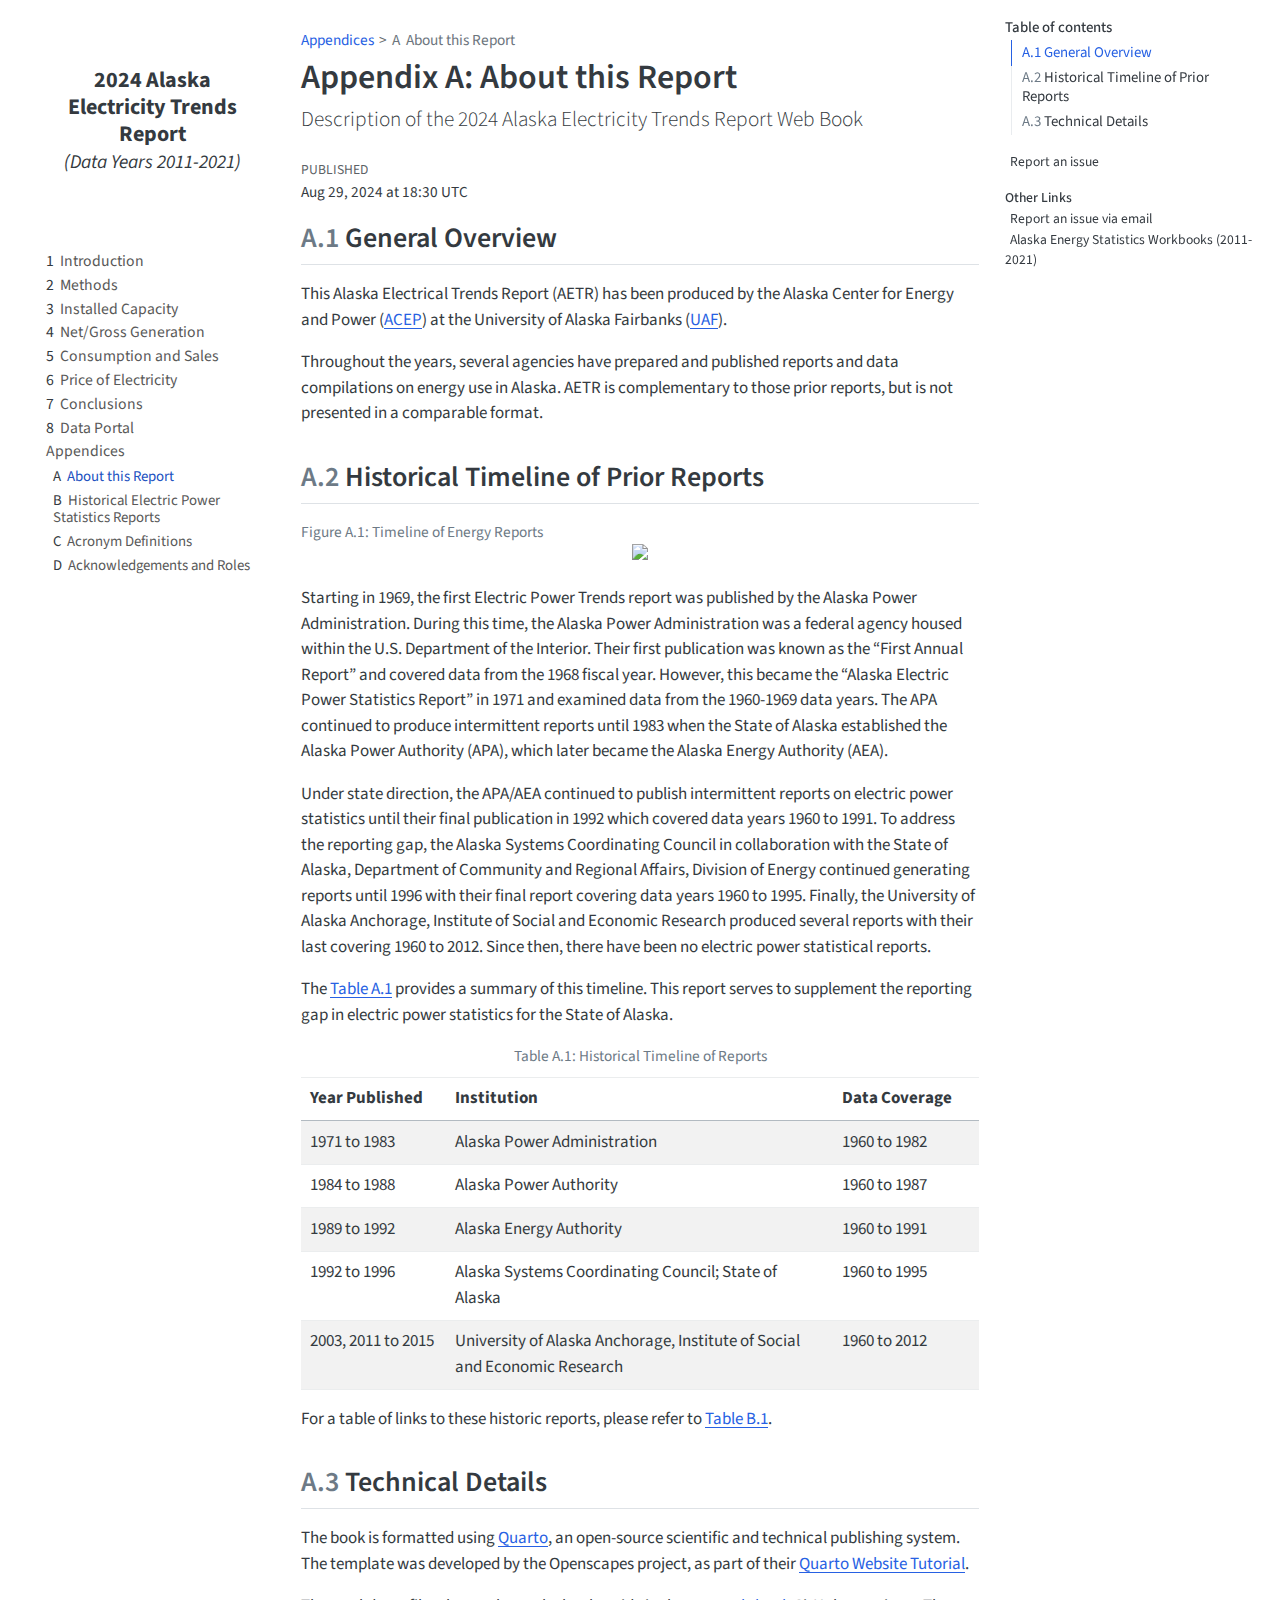
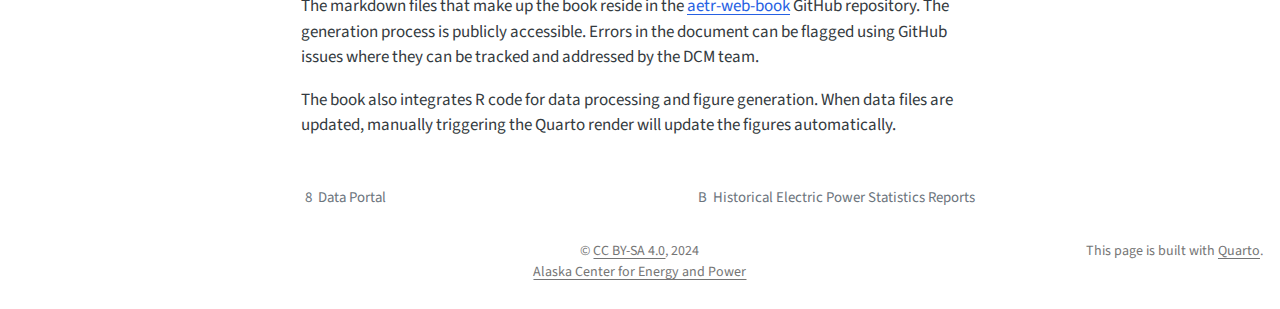
==== about.html @ ed8601ad "Built site for gh-pages" ====
<!DOCTYPE html>
<html xmlns="http://www.w3.org/1999/xhtml" lang="en" xml:lang="en"><head>

<meta charset="utf-8">
<meta name="generator" content="quarto-1.5.57">

<meta name="viewport" content="width=device-width, initial-scale=1.0, user-scalable=yes">


<title>Appendix A: About this Report – 2024 Alaska Electricity Trends Report</title>
<style>
code{white-space: pre-wrap;}
span.smallcaps{font-variant: small-caps;}
div.columns{display: flex; gap: min(4vw, 1.5em);}
div.column{flex: auto; overflow-x: auto;}
div.hanging-indent{margin-left: 1.5em; text-indent: -1.5em;}
ul.task-list{list-style: none;}
ul.task-list li input[type="checkbox"] {
  width: 0.8em;
  margin: 0 0.8em 0.2em -1em; /* quarto-specific, see https://github.com/quarto-dev/quarto-cli/issues/4556 */ 
  vertical-align: middle;
}
</style>


<script src="site_libs/quarto-nav/quarto-nav.js"></script>
<script src="site_libs/clipboard/clipboard.min.js"></script>
<script src="site_libs/quarto-search/autocomplete.umd.js"></script>
<script src="site_libs/quarto-search/fuse.min.js"></script>
<script src="site_libs/quarto-search/quarto-search.js"></script>
<meta name="quarto:offset" content="./">
<link href="./historic_reports.html" rel="next">
<link href="./data.html" rel="prev">
<script src="site_libs/quarto-html/quarto.js"></script>
<script src="site_libs/quarto-html/popper.min.js"></script>
<script src="site_libs/quarto-html/tippy.umd.min.js"></script>
<script src="site_libs/quarto-html/anchor.min.js"></script>
<link href="site_libs/quarto-html/tippy.css" rel="stylesheet">
<link href="site_libs/quarto-html/quarto-syntax-highlighting.css" rel="stylesheet" id="quarto-text-highlighting-styles">
<script src="site_libs/bootstrap/bootstrap.min.js"></script>
<link href="site_libs/bootstrap/bootstrap-icons.css" rel="stylesheet">
<link href="site_libs/bootstrap/bootstrap.min.css" rel="stylesheet" id="quarto-bootstrap" data-mode="light">
<script id="quarto-search-options" type="application/json">{
  "location": "sidebar",
  "copy-button": false,
  "collapse-after": 3,
  "panel-placement": "start",
  "type": "textbox",
  "limit": 50,
  "keyboard-shortcut": [
    "f",
    "/",
    "s"
  ],
  "show-item-context": false,
  "language": {
    "search-no-results-text": "No results",
    "search-matching-documents-text": "matching documents",
    "search-copy-link-title": "Copy link to search",
    "search-hide-matches-text": "Hide additional matches",
    "search-more-match-text": "more match in this document",
    "search-more-matches-text": "more matches in this document",
    "search-clear-button-title": "Clear",
    "search-text-placeholder": "",
    "search-detached-cancel-button-title": "Cancel",
    "search-submit-button-title": "Submit",
    "search-label": "Search"
  }
}</script>


<link rel="stylesheet" href="styles.css">
</head>

<body class="nav-sidebar floating">

<div id="quarto-search-results"></div>
  <header id="quarto-header" class="headroom fixed-top">
  <nav class="quarto-secondary-nav">
    <div class="container-fluid d-flex">
      <button type="button" class="quarto-btn-toggle btn" data-bs-toggle="collapse" role="button" data-bs-target=".quarto-sidebar-collapse-item" aria-controls="quarto-sidebar" aria-expanded="false" aria-label="Toggle sidebar navigation" onclick="if (window.quartoToggleHeadroom) { window.quartoToggleHeadroom(); }">
        <i class="bi bi-layout-text-sidebar-reverse"></i>
      </button>
        <nav class="quarto-page-breadcrumbs" aria-label="breadcrumb"><ol class="breadcrumb"><li class="breadcrumb-item"><a href="./about.html">Appendices</a></li><li class="breadcrumb-item"><a href="./about.html"><span class="chapter-number">A</span>&nbsp; <span class="chapter-title">About this Report</span></a></li></ol></nav>
        <a class="flex-grow-1" role="navigation" data-bs-toggle="collapse" data-bs-target=".quarto-sidebar-collapse-item" aria-controls="quarto-sidebar" aria-expanded="false" aria-label="Toggle sidebar navigation" onclick="if (window.quartoToggleHeadroom) { window.quartoToggleHeadroom(); }">      
        </a>
      <button type="button" class="btn quarto-search-button" aria-label="Search" onclick="window.quartoOpenSearch();">
        <i class="bi bi-search"></i>
      </button>
    </div>
  </nav>
</header>
<!-- content -->
<div id="quarto-content" class="quarto-container page-columns page-rows-contents page-layout-article">
<!-- sidebar -->
  <nav id="quarto-sidebar" class="sidebar collapse collapse-horizontal quarto-sidebar-collapse-item sidebar-navigation floating overflow-auto">
    <div class="pt-lg-2 mt-2 text-center sidebar-header sidebar-header-stacked">
      <a href="./index.html" class="sidebar-logo-link">
      <img src="./images/ACEP_gear.png" alt="" class="sidebar-logo py-0 d-lg-inline d-none">
      </a>
    <div class="sidebar-title mb-0 py-0">
      <a href="./"><strong>2024 Alaska Electricity Trends Report</strong><br><small><em>(Data Years 2011-2021)</em></small><br></a> 
        <div class="sidebar-tools-main tools-wide">
    <a href="https://www.uaf.edu/acep/" title="Alaska Center for Energy and Power" class="quarto-navigation-tool px-1" aria-label="Alaska Center for Energy and Power"><i class="bi bi-globe"></i></a>
    <a href="https://github.com/acep-uaf/aetr-web-book-2024" title="Source Code" class="quarto-navigation-tool px-1" aria-label="Source Code"><i class="bi bi-github"></i></a>
    <a href="./2024-Alaska-Electricity-Trends-Report.pdf" title="Download PDF" class="quarto-navigation-tool px-1" aria-label="Download PDF"><i class="bi bi-file-pdf"></i></a>
</div>
    </div>
      </div>
        <div class="mt-2 flex-shrink-0 align-items-center">
        <div class="sidebar-search">
        <div id="quarto-search" class="" title="Search"></div>
        </div>
        </div>
    <div class="sidebar-menu-container"> 
    <ul class="list-unstyled mt-1">
        <li class="sidebar-item">
  <div class="sidebar-item-container"> 
  <a href="./index.html" class="sidebar-item-text sidebar-link">
 <span class="menu-text"><span class="chapter-number">1</span>&nbsp; <span class="chapter-title">Introduction</span></span></a>
  </div>
</li>
        <li class="sidebar-item">
  <div class="sidebar-item-container"> 
  <a href="./methods.html" class="sidebar-item-text sidebar-link">
 <span class="menu-text"><span class="chapter-number">2</span>&nbsp; <span class="chapter-title">Methods</span></span></a>
  </div>
</li>
        <li class="sidebar-item">
  <div class="sidebar-item-container"> 
  <a href="./capacity.html" class="sidebar-item-text sidebar-link">
 <span class="menu-text"><span class="chapter-number">3</span>&nbsp; <span class="chapter-title">Installed Capacity</span></span></a>
  </div>
</li>
        <li class="sidebar-item">
  <div class="sidebar-item-container"> 
  <a href="./generation.html" class="sidebar-item-text sidebar-link">
 <span class="menu-text"><span class="chapter-number">4</span>&nbsp; <span class="chapter-title">Net/Gross Generation</span></span></a>
  </div>
</li>
        <li class="sidebar-item">
  <div class="sidebar-item-container"> 
  <a href="./consumption.html" class="sidebar-item-text sidebar-link">
 <span class="menu-text"><span class="chapter-number">5</span>&nbsp; <span class="chapter-title">Consumption and Sales</span></span></a>
  </div>
</li>
        <li class="sidebar-item">
  <div class="sidebar-item-container"> 
  <a href="./prices.html" class="sidebar-item-text sidebar-link">
 <span class="menu-text"><span class="chapter-number">6</span>&nbsp; <span class="chapter-title">Price of Electricity</span></span></a>
  </div>
</li>
        <li class="sidebar-item">
  <div class="sidebar-item-container"> 
  <a href="./conclusions.html" class="sidebar-item-text sidebar-link">
 <span class="menu-text"><span class="chapter-number">7</span>&nbsp; <span class="chapter-title">Conclusions</span></span></a>
  </div>
</li>
        <li class="sidebar-item">
  <div class="sidebar-item-container"> 
  <a href="./data.html" class="sidebar-item-text sidebar-link">
 <span class="menu-text"><span class="chapter-number">8</span>&nbsp; <span class="chapter-title">Data Portal</span></span></a>
  </div>
</li>
        <li class="sidebar-item sidebar-item-section">
      <div class="sidebar-item-container"> 
            <a class="sidebar-item-text sidebar-link text-start" data-bs-toggle="collapse" data-bs-target="#quarto-sidebar-section-1" role="navigation" aria-expanded="true">
 <span class="menu-text">Appendices</span></a>
          <a class="sidebar-item-toggle text-start" data-bs-toggle="collapse" data-bs-target="#quarto-sidebar-section-1" role="navigation" aria-expanded="true" aria-label="Toggle section">
            <i class="bi bi-chevron-right ms-2"></i>
          </a> 
      </div>
      <ul id="quarto-sidebar-section-1" class="collapse list-unstyled sidebar-section depth1 show">  
          <li class="sidebar-item">
  <div class="sidebar-item-container"> 
  <a href="./about.html" class="sidebar-item-text sidebar-link active">
 <span class="menu-text"><span class="chapter-number">A</span>&nbsp; <span class="chapter-title">About this Report</span></span></a>
  </div>
</li>
          <li class="sidebar-item">
  <div class="sidebar-item-container"> 
  <a href="./historic_reports.html" class="sidebar-item-text sidebar-link">
 <span class="menu-text"><span class="chapter-number">B</span>&nbsp; <span class="chapter-title">Historical Electric Power Statistics Reports</span></span></a>
  </div>
</li>
          <li class="sidebar-item">
  <div class="sidebar-item-container"> 
  <a href="./acronyms.html" class="sidebar-item-text sidebar-link">
 <span class="menu-text"><span class="chapter-number">C</span>&nbsp; <span class="chapter-title">Acronym Definitions</span></span></a>
  </div>
</li>
          <li class="sidebar-item">
  <div class="sidebar-item-container"> 
  <a href="./credits.html" class="sidebar-item-text sidebar-link">
 <span class="menu-text"><span class="chapter-number">D</span>&nbsp; <span class="chapter-title">Acknowledgements and Roles</span></span></a>
  </div>
</li>
      </ul>
  </li>
    </ul>
    </div>
</nav>
<div id="quarto-sidebar-glass" class="quarto-sidebar-collapse-item" data-bs-toggle="collapse" data-bs-target=".quarto-sidebar-collapse-item"></div>
<!-- margin-sidebar -->
    <div id="quarto-margin-sidebar" class="sidebar margin-sidebar">
        <nav id="TOC" role="doc-toc" class="toc-active">
    <h2 id="toc-title">Table of contents</h2>
   
  <ul>
  <li><a href="#general-overview" id="toc-general-overview" class="nav-link active" data-scroll-target="#general-overview"><span class="header-section-number">A.1</span> General Overview</a></li>
  <li><a href="#sec-historic-timeline" id="toc-sec-historic-timeline" class="nav-link" data-scroll-target="#sec-historic-timeline"><span class="header-section-number">A.2</span> Historical Timeline of Prior Reports</a></li>
  <li><a href="#technical-details" id="toc-technical-details" class="nav-link" data-scroll-target="#technical-details"><span class="header-section-number">A.3</span> Technical Details</a></li>
  </ul>
<div class="toc-actions"><ul><li><a href="https://github.com/acep-uaf/aetr-web-book-2024/issues/new" class="toc-action"><i class="bi bi-github"></i>Report an issue</a></li></ul></div><div class="quarto-other-links"><h2>Other Links</h2><ul><li><a href="mailto:uaf-acep-dcm-support@alaska.edu"><i class="bi bi-envelope-exclamation"></i>Report an issue via email</a></li><li><a href="https://acep-uaf.github.io/ak-energy-statistics-2011_2021/"><i class="bi bi-bi-file-spreadsheet"></i>Alaska Energy Statistics Workbooks (2011-2021)</a></li></ul></div></nav>
    </div>
<!-- main -->
<main class="content" id="quarto-document-content">

<header id="title-block-header" class="quarto-title-block default"><nav class="quarto-page-breadcrumbs quarto-title-breadcrumbs d-none d-lg-block" aria-label="breadcrumb"><ol class="breadcrumb"><li class="breadcrumb-item"><a href="./about.html">Appendices</a></li><li class="breadcrumb-item"><a href="./about.html"><span class="chapter-number">A</span>&nbsp; <span class="chapter-title">About this Report</span></a></li></ol></nav>
<div class="quarto-title">
<h1 class="title">Appendix A: About this Report</h1>
<p class="subtitle lead">Description of the 2024 Alaska Electricity Trends Report Web Book</p>
</div>



<div class="quarto-title-meta">

    
    <div>
    <div class="quarto-title-meta-heading">Published</div>
    <div class="quarto-title-meta-contents">
      <p class="date">Aug 29, 2024 at 18:30 UTC</p>
    </div>
  </div>
  
    
  </div>
  


</header>


<section id="general-overview" class="level2" data-number="A.1">
<h2 data-number="A.1" class="anchored" data-anchor-id="general-overview"><span class="header-section-number">A.1</span> General Overview</h2>
<p>This Alaska Electrical Trends Report (AETR) has been produced by the Alaska Center for Energy and Power (<a href="https://www.uaf.edu/acep/">ACEP</a>) at the University of Alaska Fairbanks (<a href="https://www.uaf.edu/uaf/index.php">UAF</a>).</p>
<p>Throughout the years, several agencies have prepared and published reports and data compilations on energy use in Alaska. AETR is complementary to those prior reports, but is not presented in a comparable format.</p>
</section>
<section id="sec-historic-timeline" class="level2" data-number="A.2">
<h2 data-number="A.2" class="anchored" data-anchor-id="sec-historic-timeline"><span class="header-section-number">A.2</span> Historical Timeline of Prior Reports</h2>
<div id="fig-report-timeline" class="quarto-float quarto-figure quarto-figure-center anchored">
<figure class="quarto-float quarto-float-fig figure">
<figcaption class="quarto-float-caption-top quarto-float-caption quarto-float-fig" id="fig-report-timeline-caption-0ceaefa1-69ba-4598-a22c-09a6ac19f8ca">
Figure&nbsp;A.1: Timeline of Energy Reports
</figcaption>
<div aria-describedby="fig-report-timeline-caption-0ceaefa1-69ba-4598-a22c-09a6ac19f8ca">
<img src="images/energy_stats_timeline.png" class="img-fluid figure-img">
</div>
</figure>
</div>
<p>Starting in 1969, the first Electric Power Trends report was published by the Alaska Power Administration. During this time, the Alaska Power Administration was a federal agency housed within the U.S. Department of the Interior. Their first publication was known as the “First Annual Report” and covered data from the 1968 fiscal year. However, this became the “Alaska Electric Power Statistics Report” in 1971 and examined data from the 1960-1969 data years. The APA continued to produce intermittent reports until 1983 when the State of Alaska established the Alaska Power Authority (APA), which later became the Alaska Energy Authority (AEA).</p>
<p>Under state direction, the APA/AEA continued to publish intermittent reports on electric power statistics until their final publication in 1992 which covered data years 1960 to 1991. To address the reporting gap, the Alaska Systems Coordinating Council in collaboration with the State of Alaska, Department of Community and Regional Affairs, Division of Energy continued generating reports until 1996 with their final report covering data years 1960 to 1995. Finally, the University of Alaska Anchorage, Institute of Social and Economic Research produced several reports with their last covering 1960 to 2012. Since then, there have been no electric power statistical reports.</p>
<p>The <a href="#tbl-report-eras" class="quarto-xref">Table&nbsp;<span>A.1</span></a> provides a summary of this timeline. This report serves to supplement the reporting gap in electric power statistics for the State of Alaska.</p>
<div id="tbl-report-eras" class="striped quarto-float quarto-figure quarto-figure-center anchored">
<figure class="quarto-float quarto-float-tbl figure">
<figcaption class="quarto-float-caption-top quarto-float-caption quarto-float-tbl" id="tbl-report-eras-caption-0ceaefa1-69ba-4598-a22c-09a6ac19f8ca">
Table&nbsp;A.1: Historical Timeline of Reports
</figcaption>
<div aria-describedby="tbl-report-eras-caption-0ceaefa1-69ba-4598-a22c-09a6ac19f8ca">
<table class="table-striped caption-top table">
<colgroup>
<col style="width: 21%">
<col style="width: 56%">
<col style="width: 21%">
</colgroup>
<thead>
<tr class="header">
<th style="text-align: left;">Year Published</th>
<th style="text-align: left;">Institution</th>
<th style="text-align: left;">Data Coverage</th>
</tr>
</thead>
<tbody>
<tr class="odd">
<td style="text-align: left;">1971 to 1983</td>
<td style="text-align: left;">Alaska Power Administration</td>
<td style="text-align: left;">1960 to 1982</td>
</tr>
<tr class="even">
<td style="text-align: left;">1984 to 1988</td>
<td style="text-align: left;">Alaska Power Authority</td>
<td style="text-align: left;">1960 to 1987</td>
</tr>
<tr class="odd">
<td style="text-align: left;">1989 to 1992</td>
<td style="text-align: left;">Alaska Energy Authority</td>
<td style="text-align: left;">1960 to 1991</td>
</tr>
<tr class="even">
<td style="text-align: left;">1992 to 1996</td>
<td style="text-align: left;">Alaska Systems Coordinating Council; State of Alaska</td>
<td style="text-align: left;">1960 to 1995</td>
</tr>
<tr class="odd">
<td style="text-align: left;">2003, 2011 to 2015</td>
<td style="text-align: left;">University of Alaska Anchorage, Institute of Social and Economic Research</td>
<td style="text-align: left;">1960 to 2012</td>
</tr>
</tbody>
</table>
</div>
</figure>
</div>
<p>For a table of links to these historic reports, please refer to <a href="historic_reports.html#tbl-historic-reports" class="quarto-xref">Table&nbsp;<span>B.1</span></a>.</p>
</section>
<section id="technical-details" class="level2" data-number="A.3">
<h2 data-number="A.3" class="anchored" data-anchor-id="technical-details"><span class="header-section-number">A.3</span> Technical Details</h2>
<p>The book is formatted using <a href="https://quarto.org">Quarto</a>, an open-source scientific and technical publishing system. The template was developed by the Openscapes project, as part of their <a href="https://github.com/Openscapes/quarto-website-tutorial">Quarto Website Tutorial</a>.</p>
<p>The markdown files that make up the book reside in the <a href="https://github.com/acep-uaf/aetr-web-book">aetr-web-book</a> GitHub repository. The generation process is publicly accessible. Errors in the document can be flagged using GitHub issues where they can be tracked and addressed by the DCM team.</p>
<p>The book also integrates R code for data processing and figure generation. When data files are updated, manually triggering the Quarto render will update the figures automatically.</p>


</section>

</main> <!-- /main -->
<script id="quarto-html-after-body" type="application/javascript">
window.document.addEventListener("DOMContentLoaded", function (event) {
  const toggleBodyColorMode = (bsSheetEl) => {
    const mode = bsSheetEl.getAttribute("data-mode");
    const bodyEl = window.document.querySelector("body");
    if (mode === "dark") {
      bodyEl.classList.add("quarto-dark");
      bodyEl.classList.remove("quarto-light");
    } else {
      bodyEl.classList.add("quarto-light");
      bodyEl.classList.remove("quarto-dark");
    }
  }
  const toggleBodyColorPrimary = () => {
    const bsSheetEl = window.document.querySelector("link#quarto-bootstrap");
    if (bsSheetEl) {
      toggleBodyColorMode(bsSheetEl);
    }
  }
  toggleBodyColorPrimary();  
  const icon = "";
  const anchorJS = new window.AnchorJS();
  anchorJS.options = {
    placement: 'right',
    icon: icon
  };
  anchorJS.add('.anchored');
  const isCodeAnnotation = (el) => {
    for (const clz of el.classList) {
      if (clz.startsWith('code-annotation-')) {                     
        return true;
      }
    }
    return false;
  }
  const onCopySuccess = function(e) {
    // button target
    const button = e.trigger;
    // don't keep focus
    button.blur();
    // flash "checked"
    button.classList.add('code-copy-button-checked');
    var currentTitle = button.getAttribute("title");
    button.setAttribute("title", "Copied!");
    let tooltip;
    if (window.bootstrap) {
      button.setAttribute("data-bs-toggle", "tooltip");
      button.setAttribute("data-bs-placement", "left");
      button.setAttribute("data-bs-title", "Copied!");
      tooltip = new bootstrap.Tooltip(button, 
        { trigger: "manual", 
          customClass: "code-copy-button-tooltip",
          offset: [0, -8]});
      tooltip.show();    
    }
    setTimeout(function() {
      if (tooltip) {
        tooltip.hide();
        button.removeAttribute("data-bs-title");
        button.removeAttribute("data-bs-toggle");
        button.removeAttribute("data-bs-placement");
      }
      button.setAttribute("title", currentTitle);
      button.classList.remove('code-copy-button-checked');
    }, 1000);
    // clear code selection
    e.clearSelection();
  }
  const getTextToCopy = function(trigger) {
      const codeEl = trigger.previousElementSibling.cloneNode(true);
      for (const childEl of codeEl.children) {
        if (isCodeAnnotation(childEl)) {
          childEl.remove();
        }
      }
      return codeEl.innerText;
  }
  const clipboard = new window.ClipboardJS('.code-copy-button:not([data-in-quarto-modal])', {
    text: getTextToCopy
  });
  clipboard.on('success', onCopySuccess);
  if (window.document.getElementById('quarto-embedded-source-code-modal')) {
    // For code content inside modals, clipBoardJS needs to be initialized with a container option
    // TODO: Check when it could be a function (https://github.com/zenorocha/clipboard.js/issues/860)
    const clipboardModal = new window.ClipboardJS('.code-copy-button[data-in-quarto-modal]', {
      text: getTextToCopy,
      container: window.document.getElementById('quarto-embedded-source-code-modal')
    });
    clipboardModal.on('success', onCopySuccess);
  }
    var localhostRegex = new RegExp(/^(?:http|https):\/\/localhost\:?[0-9]*\//);
    var mailtoRegex = new RegExp(/^mailto:/);
      var filterRegex = new RegExp("https:\/\/acep-uaf\.github\.io\/aetr-web-book-2024\/");
    var isInternal = (href) => {
        return filterRegex.test(href) || localhostRegex.test(href) || mailtoRegex.test(href);
    }
    // Inspect non-navigation links and adorn them if external
 	var links = window.document.querySelectorAll('a[href]:not(.nav-link):not(.navbar-brand):not(.toc-action):not(.sidebar-link):not(.sidebar-item-toggle):not(.pagination-link):not(.no-external):not([aria-hidden]):not(.dropdown-item):not(.quarto-navigation-tool):not(.about-link)');
    for (var i=0; i<links.length; i++) {
      const link = links[i];
      if (!isInternal(link.href)) {
        // undo the damage that might have been done by quarto-nav.js in the case of
        // links that we want to consider external
        if (link.dataset.originalHref !== undefined) {
          link.href = link.dataset.originalHref;
        }
      }
    }
  function tippyHover(el, contentFn, onTriggerFn, onUntriggerFn) {
    const config = {
      allowHTML: true,
      maxWidth: 500,
      delay: 100,
      arrow: false,
      appendTo: function(el) {
          return el.parentElement;
      },
      interactive: true,
      interactiveBorder: 10,
      theme: 'quarto',
      placement: 'bottom-start',
    };
    if (contentFn) {
      config.content = contentFn;
    }
    if (onTriggerFn) {
      config.onTrigger = onTriggerFn;
    }
    if (onUntriggerFn) {
      config.onUntrigger = onUntriggerFn;
    }
    window.tippy(el, config); 
  }
  const noterefs = window.document.querySelectorAll('a[role="doc-noteref"]');
  for (var i=0; i<noterefs.length; i++) {
    const ref = noterefs[i];
    tippyHover(ref, function() {
      // use id or data attribute instead here
      let href = ref.getAttribute('data-footnote-href') || ref.getAttribute('href');
      try { href = new URL(href).hash; } catch {}
      const id = href.replace(/^#\/?/, "");
      const note = window.document.getElementById(id);
      if (note) {
        return note.innerHTML;
      } else {
        return "";
      }
    });
  }
  const xrefs = window.document.querySelectorAll('a.quarto-xref');
  const processXRef = (id, note) => {
    // Strip column container classes
    const stripColumnClz = (el) => {
      el.classList.remove("page-full", "page-columns");
      if (el.children) {
        for (const child of el.children) {
          stripColumnClz(child);
        }
      }
    }
    stripColumnClz(note)
    if (id === null || id.startsWith('sec-')) {
      // Special case sections, only their first couple elements
      const container = document.createElement("div");
      if (note.children && note.children.length > 2) {
        container.appendChild(note.children[0].cloneNode(true));
        for (let i = 1; i < note.children.length; i++) {
          const child = note.children[i];
          if (child.tagName === "P" && child.innerText === "") {
            continue;
          } else {
            container.appendChild(child.cloneNode(true));
            break;
          }
        }
        if (window.Quarto?.typesetMath) {
          window.Quarto.typesetMath(container);
        }
        return container.innerHTML
      } else {
        if (window.Quarto?.typesetMath) {
          window.Quarto.typesetMath(note);
        }
        return note.innerHTML;
      }
    } else {
      // Remove any anchor links if they are present
      const anchorLink = note.querySelector('a.anchorjs-link');
      if (anchorLink) {
        anchorLink.remove();
      }
      if (window.Quarto?.typesetMath) {
        window.Quarto.typesetMath(note);
      }
      // TODO in 1.5, we should make sure this works without a callout special case
      if (note.classList.contains("callout")) {
        return note.outerHTML;
      } else {
        return note.innerHTML;
      }
    }
  }
  for (var i=0; i<xrefs.length; i++) {
    const xref = xrefs[i];
    tippyHover(xref, undefined, function(instance) {
      instance.disable();
      let url = xref.getAttribute('href');
      let hash = undefined; 
      if (url.startsWith('#')) {
        hash = url;
      } else {
        try { hash = new URL(url).hash; } catch {}
      }
      if (hash) {
        const id = hash.replace(/^#\/?/, "");
        const note = window.document.getElementById(id);
        if (note !== null) {
          try {
            const html = processXRef(id, note.cloneNode(true));
            instance.setContent(html);
          } finally {
            instance.enable();
            instance.show();
          }
        } else {
          // See if we can fetch this
          fetch(url.split('#')[0])
          .then(res => res.text())
          .then(html => {
            const parser = new DOMParser();
            const htmlDoc = parser.parseFromString(html, "text/html");
            const note = htmlDoc.getElementById(id);
            if (note !== null) {
              const html = processXRef(id, note);
              instance.setContent(html);
            } 
          }).finally(() => {
            instance.enable();
            instance.show();
          });
        }
      } else {
        // See if we can fetch a full url (with no hash to target)
        // This is a special case and we should probably do some content thinning / targeting
        fetch(url)
        .then(res => res.text())
        .then(html => {
          const parser = new DOMParser();
          const htmlDoc = parser.parseFromString(html, "text/html");
          const note = htmlDoc.querySelector('main.content');
          if (note !== null) {
            // This should only happen for chapter cross references
            // (since there is no id in the URL)
            // remove the first header
            if (note.children.length > 0 && note.children[0].tagName === "HEADER") {
              note.children[0].remove();
            }
            const html = processXRef(null, note);
            instance.setContent(html);
          } 
        }).finally(() => {
          instance.enable();
          instance.show();
        });
      }
    }, function(instance) {
    });
  }
      let selectedAnnoteEl;
      const selectorForAnnotation = ( cell, annotation) => {
        let cellAttr = 'data-code-cell="' + cell + '"';
        let lineAttr = 'data-code-annotation="' +  annotation + '"';
        const selector = 'span[' + cellAttr + '][' + lineAttr + ']';
        return selector;
      }
      const selectCodeLines = (annoteEl) => {
        const doc = window.document;
        const targetCell = annoteEl.getAttribute("data-target-cell");
        const targetAnnotation = annoteEl.getAttribute("data-target-annotation");
        const annoteSpan = window.document.querySelector(selectorForAnnotation(targetCell, targetAnnotation));
        const lines = annoteSpan.getAttribute("data-code-lines").split(",");
        const lineIds = lines.map((line) => {
          return targetCell + "-" + line;
        })
        let top = null;
        let height = null;
        let parent = null;
        if (lineIds.length > 0) {
            //compute the position of the single el (top and bottom and make a div)
            const el = window.document.getElementById(lineIds[0]);
            top = el.offsetTop;
            height = el.offsetHeight;
            parent = el.parentElement.parentElement;
          if (lineIds.length > 1) {
            const lastEl = window.document.getElementById(lineIds[lineIds.length - 1]);
            const bottom = lastEl.offsetTop + lastEl.offsetHeight;
            height = bottom - top;
          }
          if (top !== null && height !== null && parent !== null) {
            // cook up a div (if necessary) and position it 
            let div = window.document.getElementById("code-annotation-line-highlight");
            if (div === null) {
              div = window.document.createElement("div");
              div.setAttribute("id", "code-annotation-line-highlight");
              div.style.position = 'absolute';
              parent.appendChild(div);
            }
            div.style.top = top - 2 + "px";
            div.style.height = height + 4 + "px";
            div.style.left = 0;
            let gutterDiv = window.document.getElementById("code-annotation-line-highlight-gutter");
            if (gutterDiv === null) {
              gutterDiv = window.document.createElement("div");
              gutterDiv.setAttribute("id", "code-annotation-line-highlight-gutter");
              gutterDiv.style.position = 'absolute';
              const codeCell = window.document.getElementById(targetCell);
              const gutter = codeCell.querySelector('.code-annotation-gutter');
              gutter.appendChild(gutterDiv);
            }
            gutterDiv.style.top = top - 2 + "px";
            gutterDiv.style.height = height + 4 + "px";
          }
          selectedAnnoteEl = annoteEl;
        }
      };
      const unselectCodeLines = () => {
        const elementsIds = ["code-annotation-line-highlight", "code-annotation-line-highlight-gutter"];
        elementsIds.forEach((elId) => {
          const div = window.document.getElementById(elId);
          if (div) {
            div.remove();
          }
        });
        selectedAnnoteEl = undefined;
      };
        // Handle positioning of the toggle
    window.addEventListener(
      "resize",
      throttle(() => {
        elRect = undefined;
        if (selectedAnnoteEl) {
          selectCodeLines(selectedAnnoteEl);
        }
      }, 10)
    );
    function throttle(fn, ms) {
    let throttle = false;
    let timer;
      return (...args) => {
        if(!throttle) { // first call gets through
            fn.apply(this, args);
            throttle = true;
        } else { // all the others get throttled
            if(timer) clearTimeout(timer); // cancel #2
            timer = setTimeout(() => {
              fn.apply(this, args);
              timer = throttle = false;
            }, ms);
        }
      };
    }
      // Attach click handler to the DT
      const annoteDls = window.document.querySelectorAll('dt[data-target-cell]');
      for (const annoteDlNode of annoteDls) {
        annoteDlNode.addEventListener('click', (event) => {
          const clickedEl = event.target;
          if (clickedEl !== selectedAnnoteEl) {
            unselectCodeLines();
            const activeEl = window.document.querySelector('dt[data-target-cell].code-annotation-active');
            if (activeEl) {
              activeEl.classList.remove('code-annotation-active');
            }
            selectCodeLines(clickedEl);
            clickedEl.classList.add('code-annotation-active');
          } else {
            // Unselect the line
            unselectCodeLines();
            clickedEl.classList.remove('code-annotation-active');
          }
        });
      }
  const findCites = (el) => {
    const parentEl = el.parentElement;
    if (parentEl) {
      const cites = parentEl.dataset.cites;
      if (cites) {
        return {
          el,
          cites: cites.split(' ')
        };
      } else {
        return findCites(el.parentElement)
      }
    } else {
      return undefined;
    }
  };
  var bibliorefs = window.document.querySelectorAll('a[role="doc-biblioref"]');
  for (var i=0; i<bibliorefs.length; i++) {
    const ref = bibliorefs[i];
    const citeInfo = findCites(ref);
    if (citeInfo) {
      tippyHover(citeInfo.el, function() {
        var popup = window.document.createElement('div');
        citeInfo.cites.forEach(function(cite) {
          var citeDiv = window.document.createElement('div');
          citeDiv.classList.add('hanging-indent');
          citeDiv.classList.add('csl-entry');
          var biblioDiv = window.document.getElementById('ref-' + cite);
          if (biblioDiv) {
            citeDiv.innerHTML = biblioDiv.innerHTML;
          }
          popup.appendChild(citeDiv);
        });
        return popup.innerHTML;
      });
    }
  }
});
</script>
<nav class="page-navigation">
  <div class="nav-page nav-page-previous">
      <a href="./data.html" class="pagination-link" aria-label="Data Portal">
        <i class="bi bi-arrow-left-short"></i> <span class="nav-page-text"><span class="chapter-number">8</span>&nbsp; <span class="chapter-title">Data Portal</span></span>
      </a>          
  </div>
  <div class="nav-page nav-page-next">
      <a href="./historic_reports.html" class="pagination-link" aria-label="Historical Electric Power Statistics Reports">
        <span class="nav-page-text"><span class="chapter-number">B</span>&nbsp; <span class="chapter-title">Historical Electric Power Statistics Reports</span></span> <i class="bi bi-arrow-right-short"></i>
      </a>
  </div>
</nav>
</div> <!-- /content -->
<footer class="footer">
  <div class="nav-footer">
    <div class="nav-footer-left">
      &nbsp;
    </div>   
    <div class="nav-footer-center">
<p>© <a href="https://github.com/acep-uaf/aetr-web-book-2024/blob/main/LICENSE.md">CC BY-SA 4.0</a>, 2024<br> <a href="https://www.uaf.edu/acep/">Alaska Center for Energy and Power</a></p>
<div class="toc-actions d-sm-block d-md-none"><ul><li><a href="https://github.com/acep-uaf/aetr-web-book-2024/issues/new" class="toc-action"><i class="bi bi-github"></i>Report an issue</a></li></ul></div></div>
    <div class="nav-footer-right">
<p>This page is built with <a href="https://quarto.org/">Quarto</a>.</p>
</div>
  </div>
</footer>




</body></html>
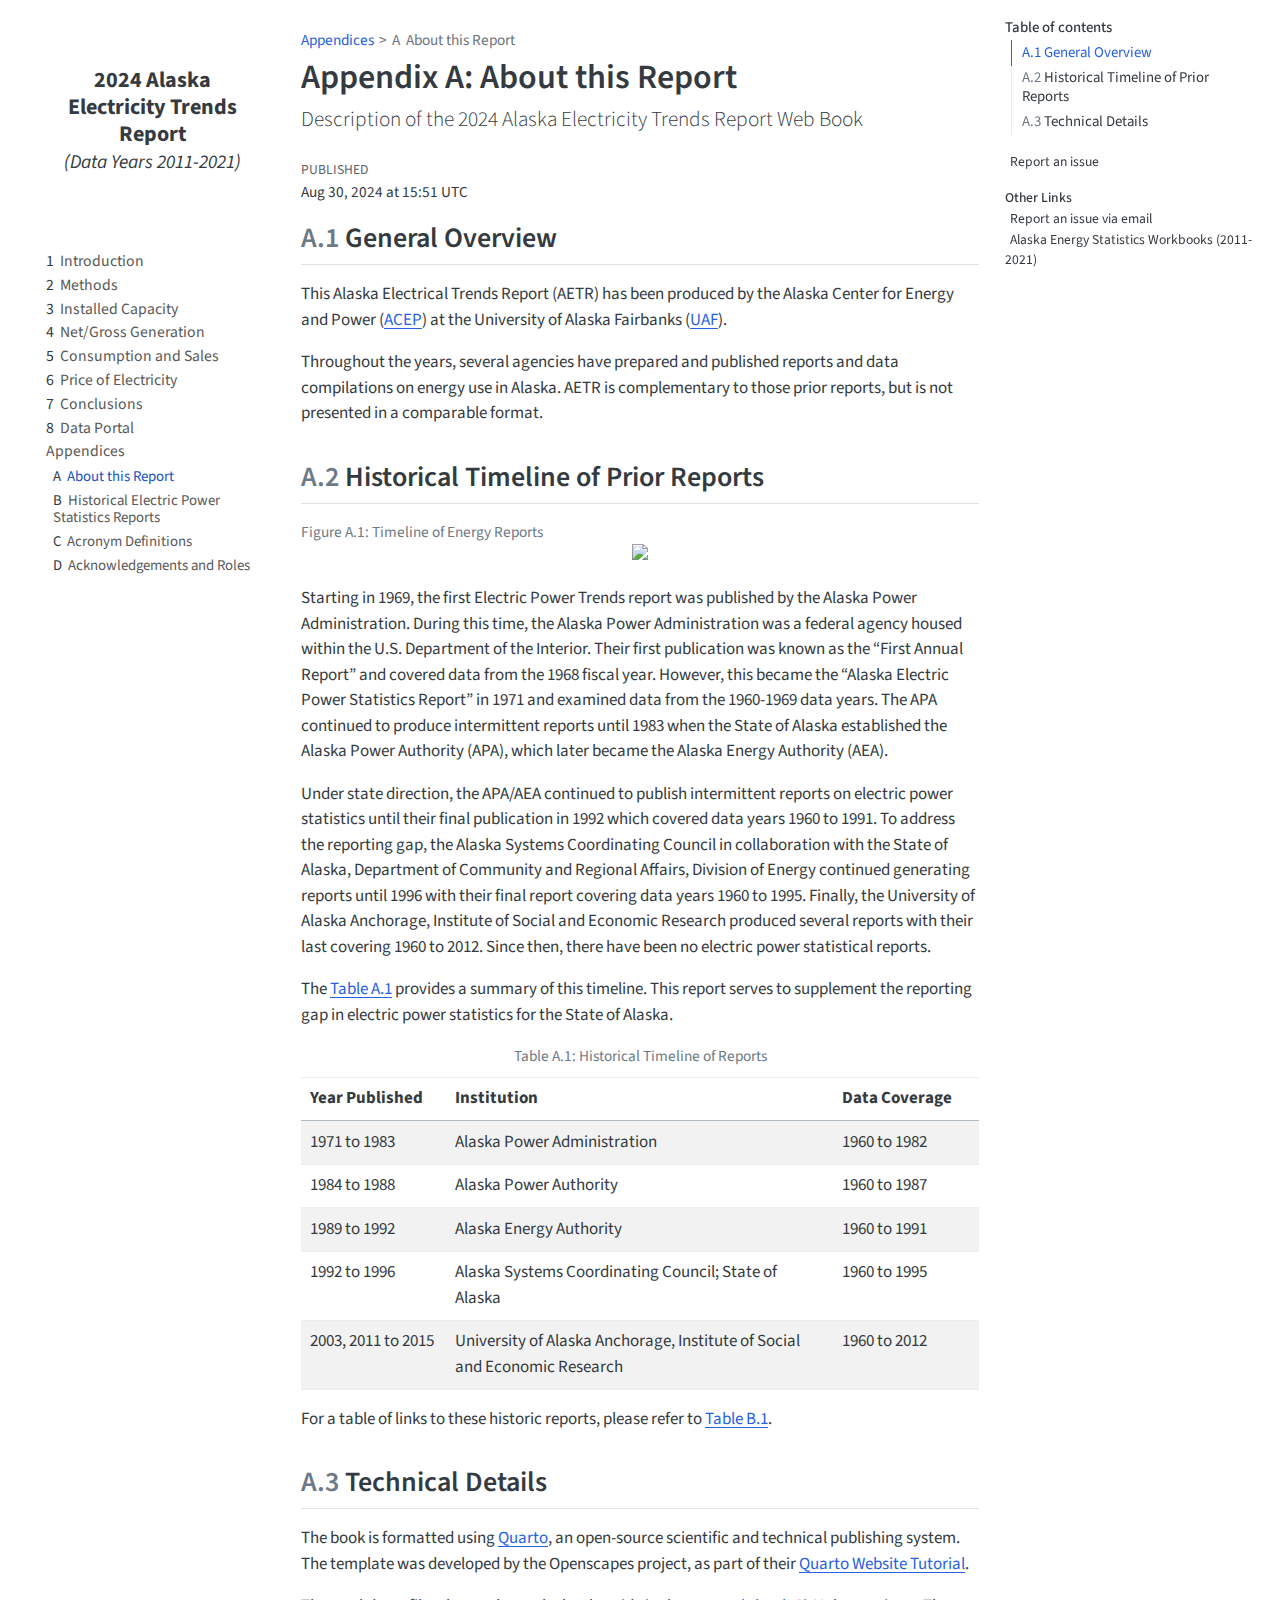
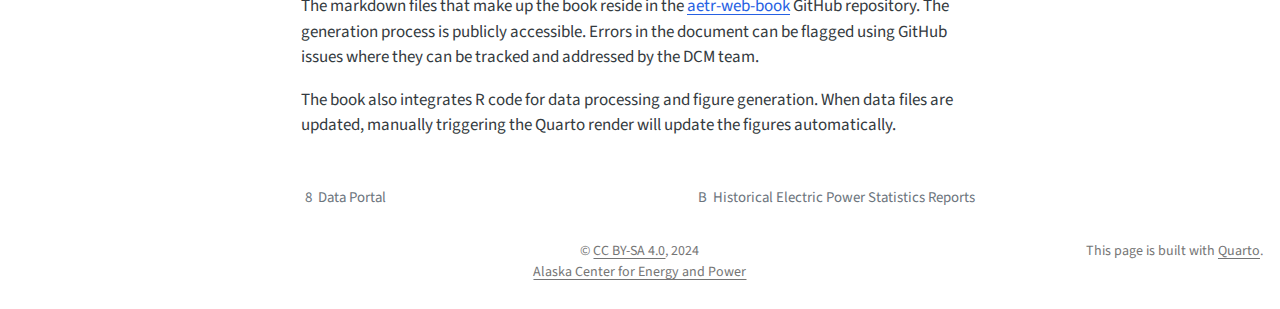
==== commit 9c96be7b: "Built site for gh-pages" ====
--- a/about.html
+++ b/about.html
@@ -230,7 +230,7 @@
     <div>
     <div class="quarto-title-meta-heading">Published</div>
     <div class="quarto-title-meta-contents">
-      <p class="date">Aug 29, 2024 at 18:30 UTC</p>
+      <p class="date">Aug 30, 2024 at 15:51 UTC</p>
     </div>
   </div>
   
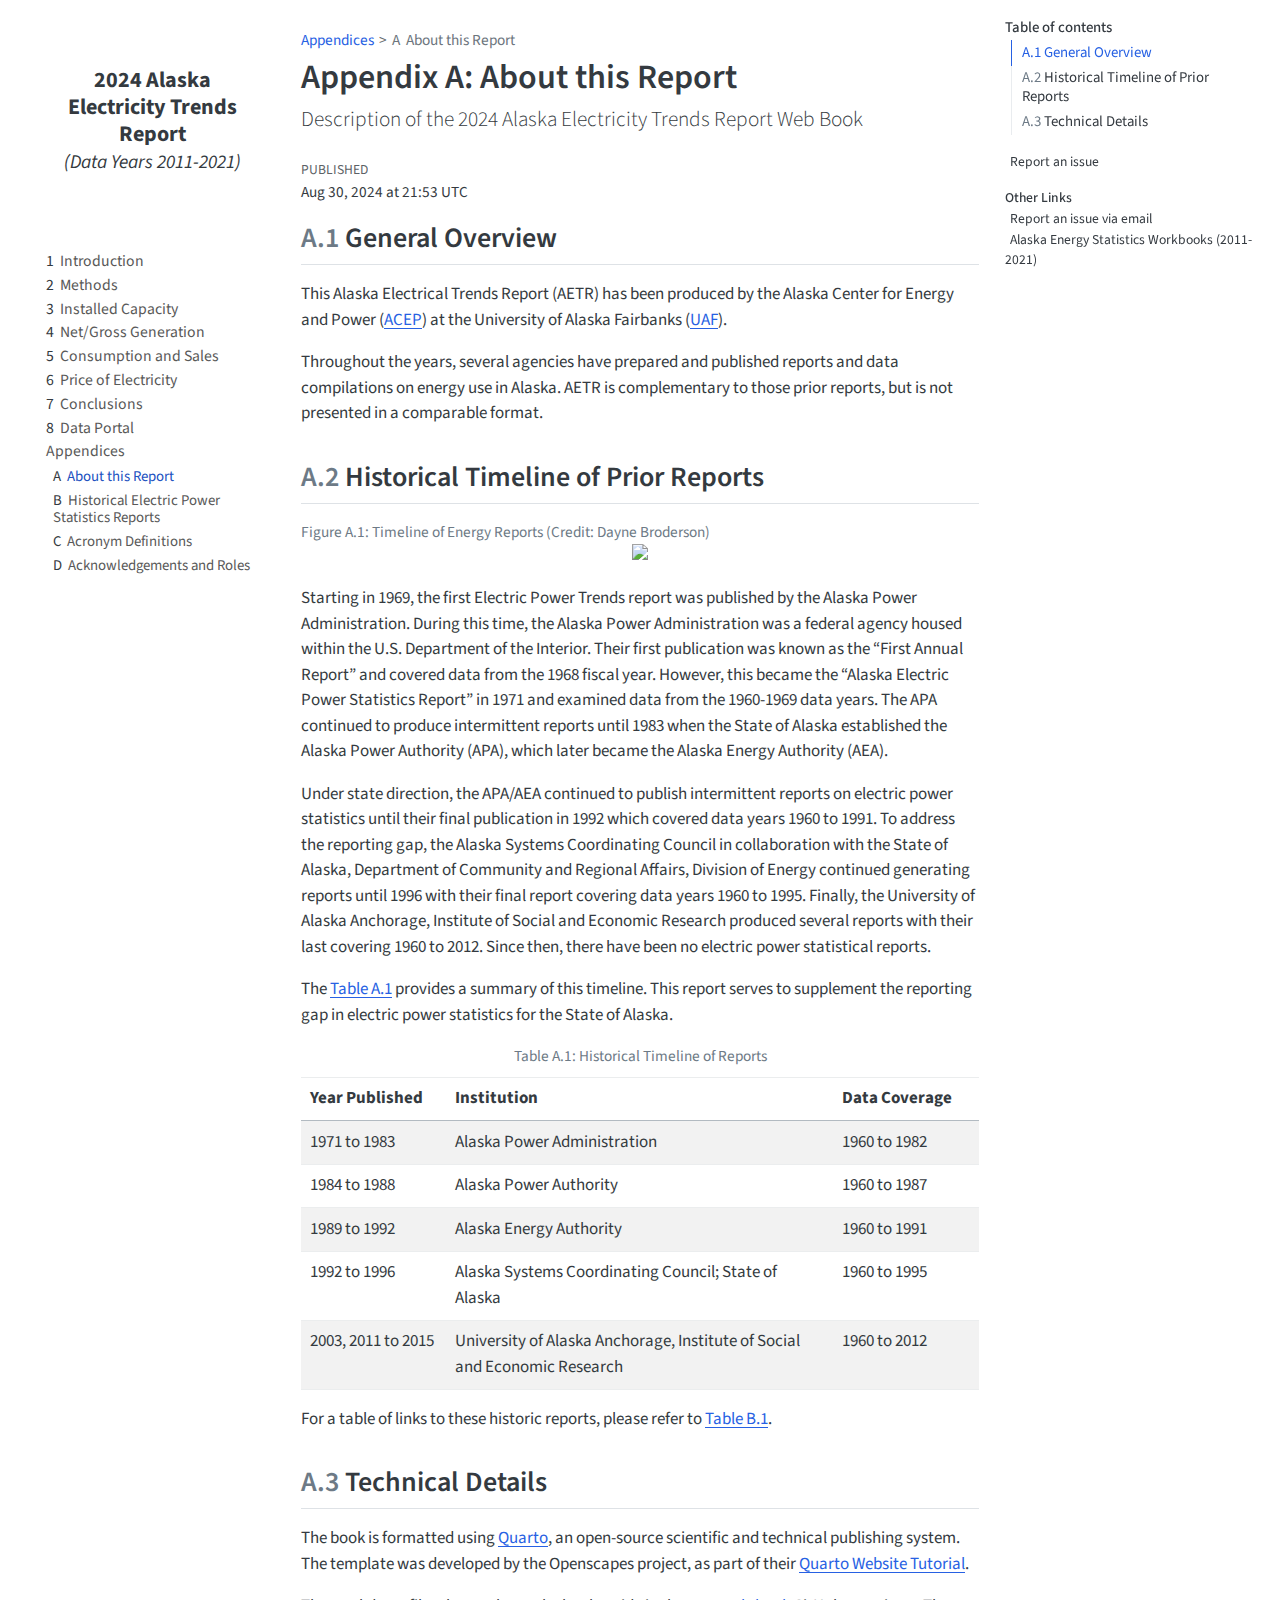
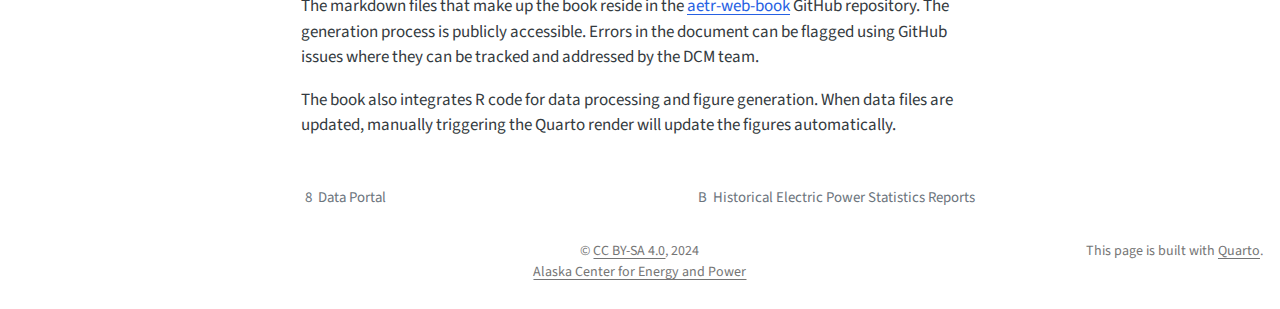
==== commit 6c297a17: "Built site for gh-pages" ====
--- a/about.html
+++ b/about.html
@@ -230,7 +230,7 @@
     <div>
     <div class="quarto-title-meta-heading">Published</div>
     <div class="quarto-title-meta-contents">
-      <p class="date">Aug 30, 2024 at 15:51 UTC</p>
+      <p class="date">Aug 30, 2024 at 21:53 UTC</p>
     </div>
   </div>
   
@@ -252,7 +252,7 @@
 <div id="fig-report-timeline" class="quarto-float quarto-figure quarto-figure-center anchored">
 <figure class="quarto-float quarto-float-fig figure">
 <figcaption class="quarto-float-caption-top quarto-float-caption quarto-float-fig" id="fig-report-timeline-caption-0ceaefa1-69ba-4598-a22c-09a6ac19f8ca">
-Figure&nbsp;A.1: Timeline of Energy Reports
+Figure&nbsp;A.1: Timeline of Energy Reports (Credit: Dayne Broderson)
 </figcaption>
 <div aria-describedby="fig-report-timeline-caption-0ceaefa1-69ba-4598-a22c-09a6ac19f8ca">
 <img src="images/energy_stats_timeline.png" class="img-fluid figure-img">
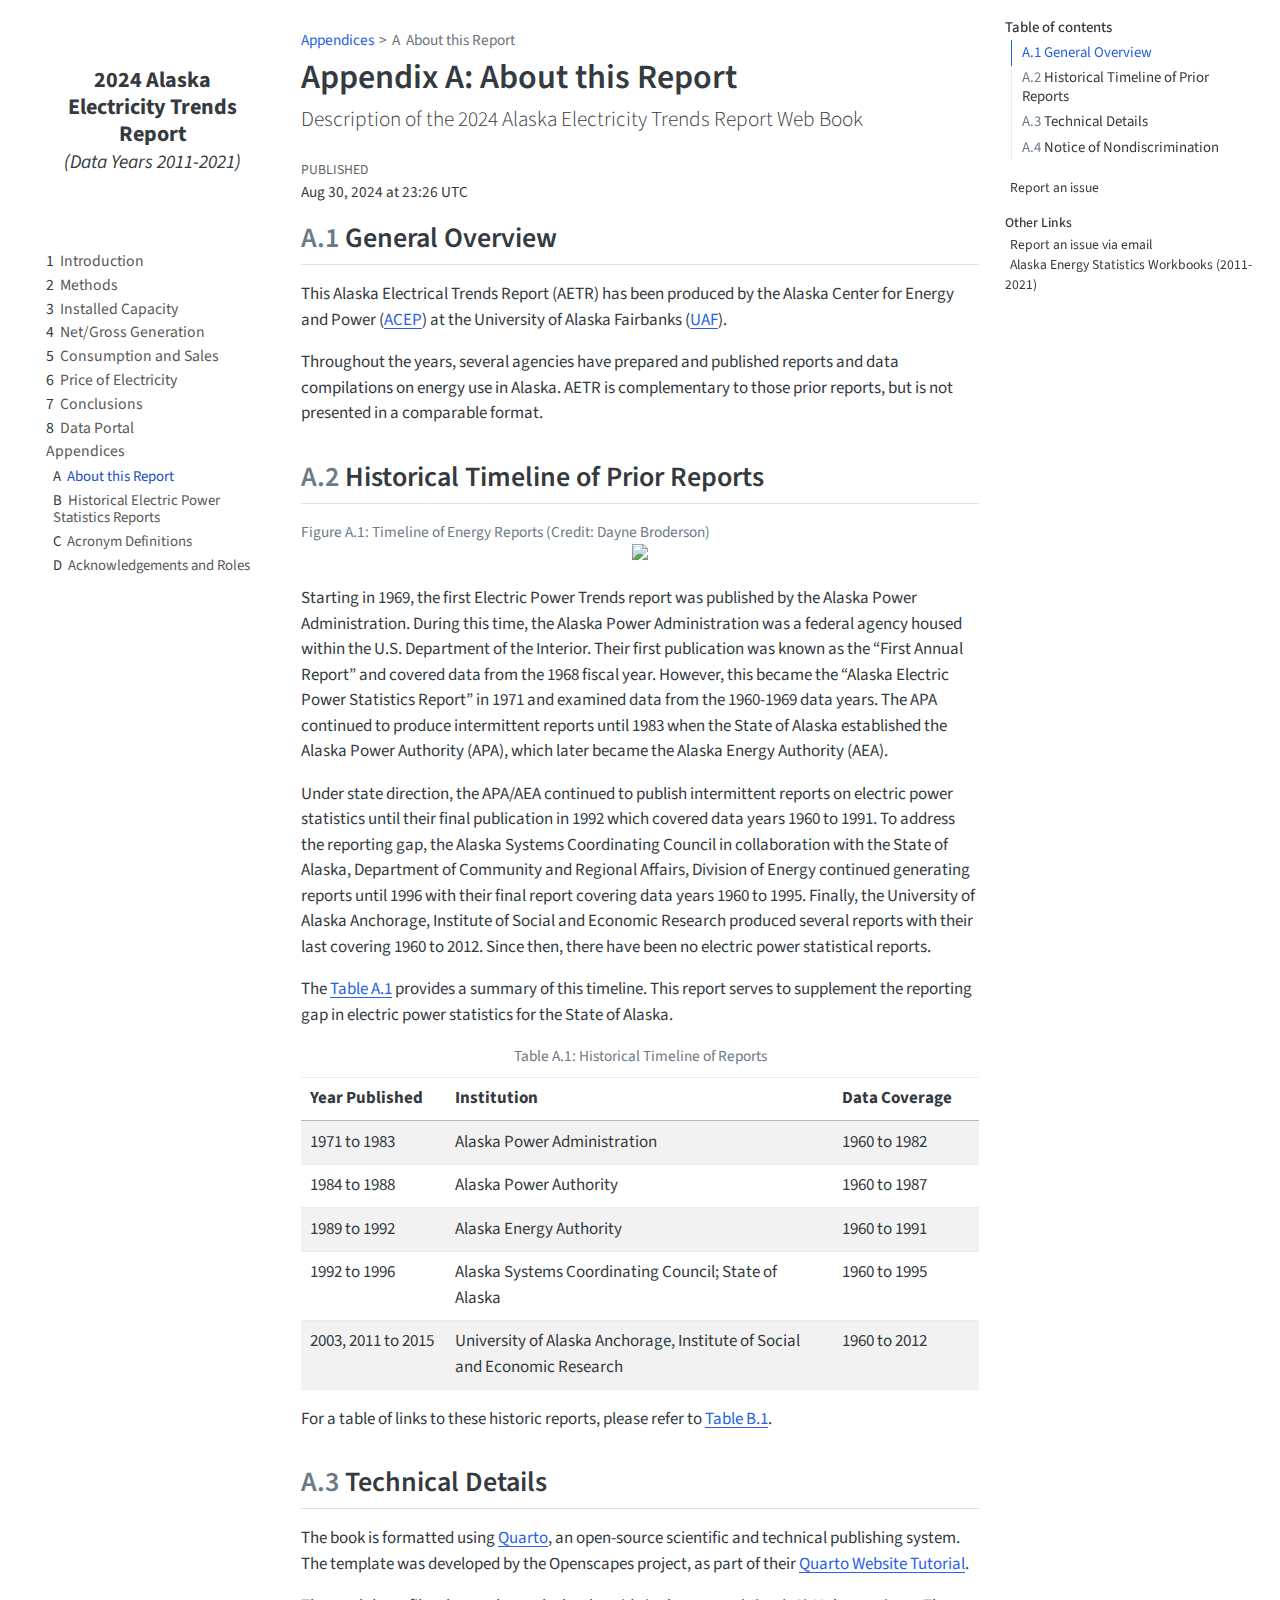
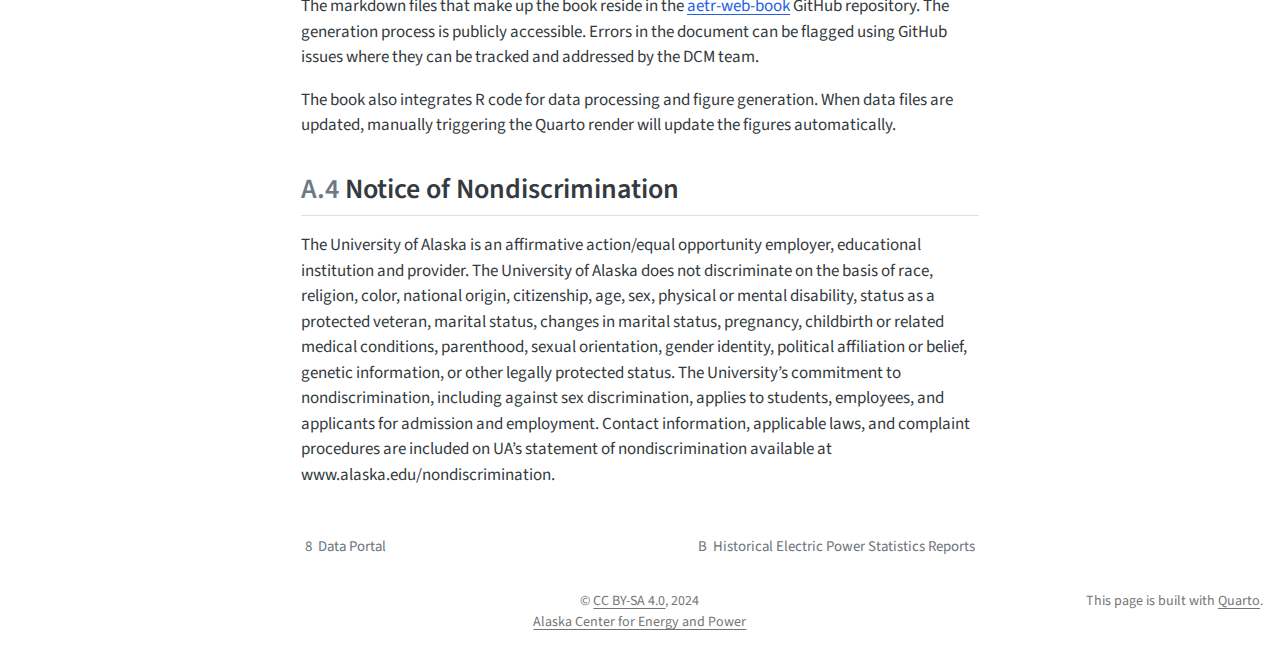
==== commit caa100fd: "Built site for gh-pages" ====
--- a/about.html
+++ b/about.html
@@ -210,6 +210,7 @@
   <li><a href="#general-overview" id="toc-general-overview" class="nav-link active" data-scroll-target="#general-overview"><span class="header-section-number">A.1</span> General Overview</a></li>
   <li><a href="#sec-historic-timeline" id="toc-sec-historic-timeline" class="nav-link" data-scroll-target="#sec-historic-timeline"><span class="header-section-number">A.2</span> Historical Timeline of Prior Reports</a></li>
   <li><a href="#technical-details" id="toc-technical-details" class="nav-link" data-scroll-target="#technical-details"><span class="header-section-number">A.3</span> Technical Details</a></li>
+  <li><a href="#notice-of-nondiscrimination" id="toc-notice-of-nondiscrimination" class="nav-link" data-scroll-target="#notice-of-nondiscrimination"><span class="header-section-number">A.4</span> Notice of Nondiscrimination</a></li>
   </ul>
 <div class="toc-actions"><ul><li><a href="https://github.com/acep-uaf/aetr-web-book-2024/issues/new" class="toc-action"><i class="bi bi-github"></i>Report an issue</a></li></ul></div><div class="quarto-other-links"><h2>Other Links</h2><ul><li><a href="mailto:uaf-acep-dcm-support@alaska.edu"><i class="bi bi-envelope-exclamation"></i>Report an issue via email</a></li><li><a href="https://acep-uaf.github.io/ak-energy-statistics-2011_2021/"><i class="bi bi-bi-file-spreadsheet"></i>Alaska Energy Statistics Workbooks (2011-2021)</a></li></ul></div></nav>
     </div>
@@ -230,7 +231,7 @@
     <div>
     <div class="quarto-title-meta-heading">Published</div>
     <div class="quarto-title-meta-contents">
-      <p class="date">Aug 30, 2024 at 21:53 UTC</p>
+      <p class="date">Aug 30, 2024 at 23:26 UTC</p>
     </div>
   </div>
   
@@ -319,6 +320,10 @@
 <p>The book is formatted using <a href="https://quarto.org">Quarto</a>, an open-source scientific and technical publishing system. The template was developed by the Openscapes project, as part of their <a href="https://github.com/Openscapes/quarto-website-tutorial">Quarto Website Tutorial</a>.</p>
 <p>The markdown files that make up the book reside in the <a href="https://github.com/acep-uaf/aetr-web-book">aetr-web-book</a> GitHub repository. The generation process is publicly accessible. Errors in the document can be flagged using GitHub issues where they can be tracked and addressed by the DCM team.</p>
 <p>The book also integrates R code for data processing and figure generation. When data files are updated, manually triggering the Quarto render will update the figures automatically.</p>
+</section>
+<section id="notice-of-nondiscrimination" class="level2" data-number="A.4">
+<h2 data-number="A.4" class="anchored" data-anchor-id="notice-of-nondiscrimination"><span class="header-section-number">A.4</span> Notice of Nondiscrimination</h2>
+<p>The University of Alaska is an affirmative action/equal opportunity employer, educational institution and provider. The University of Alaska does not discriminate on the basis of race, religion, color, national origin, citizenship, age, sex, physical or mental disability, status as a protected veteran, marital status, changes in marital status, pregnancy, childbirth or related medical conditions, parenthood, sexual orientation, gender identity, political affiliation or belief, genetic information, or other legally protected status. The University’s commitment to nondiscrimination, including against sex discrimination, applies to students, employees, and applicants for admission and employment. Contact information, applicable laws, and complaint procedures are included on UA’s statement of nondiscrimination available at www.alaska.edu/nondiscrimination.</p>
 
 
 </section>
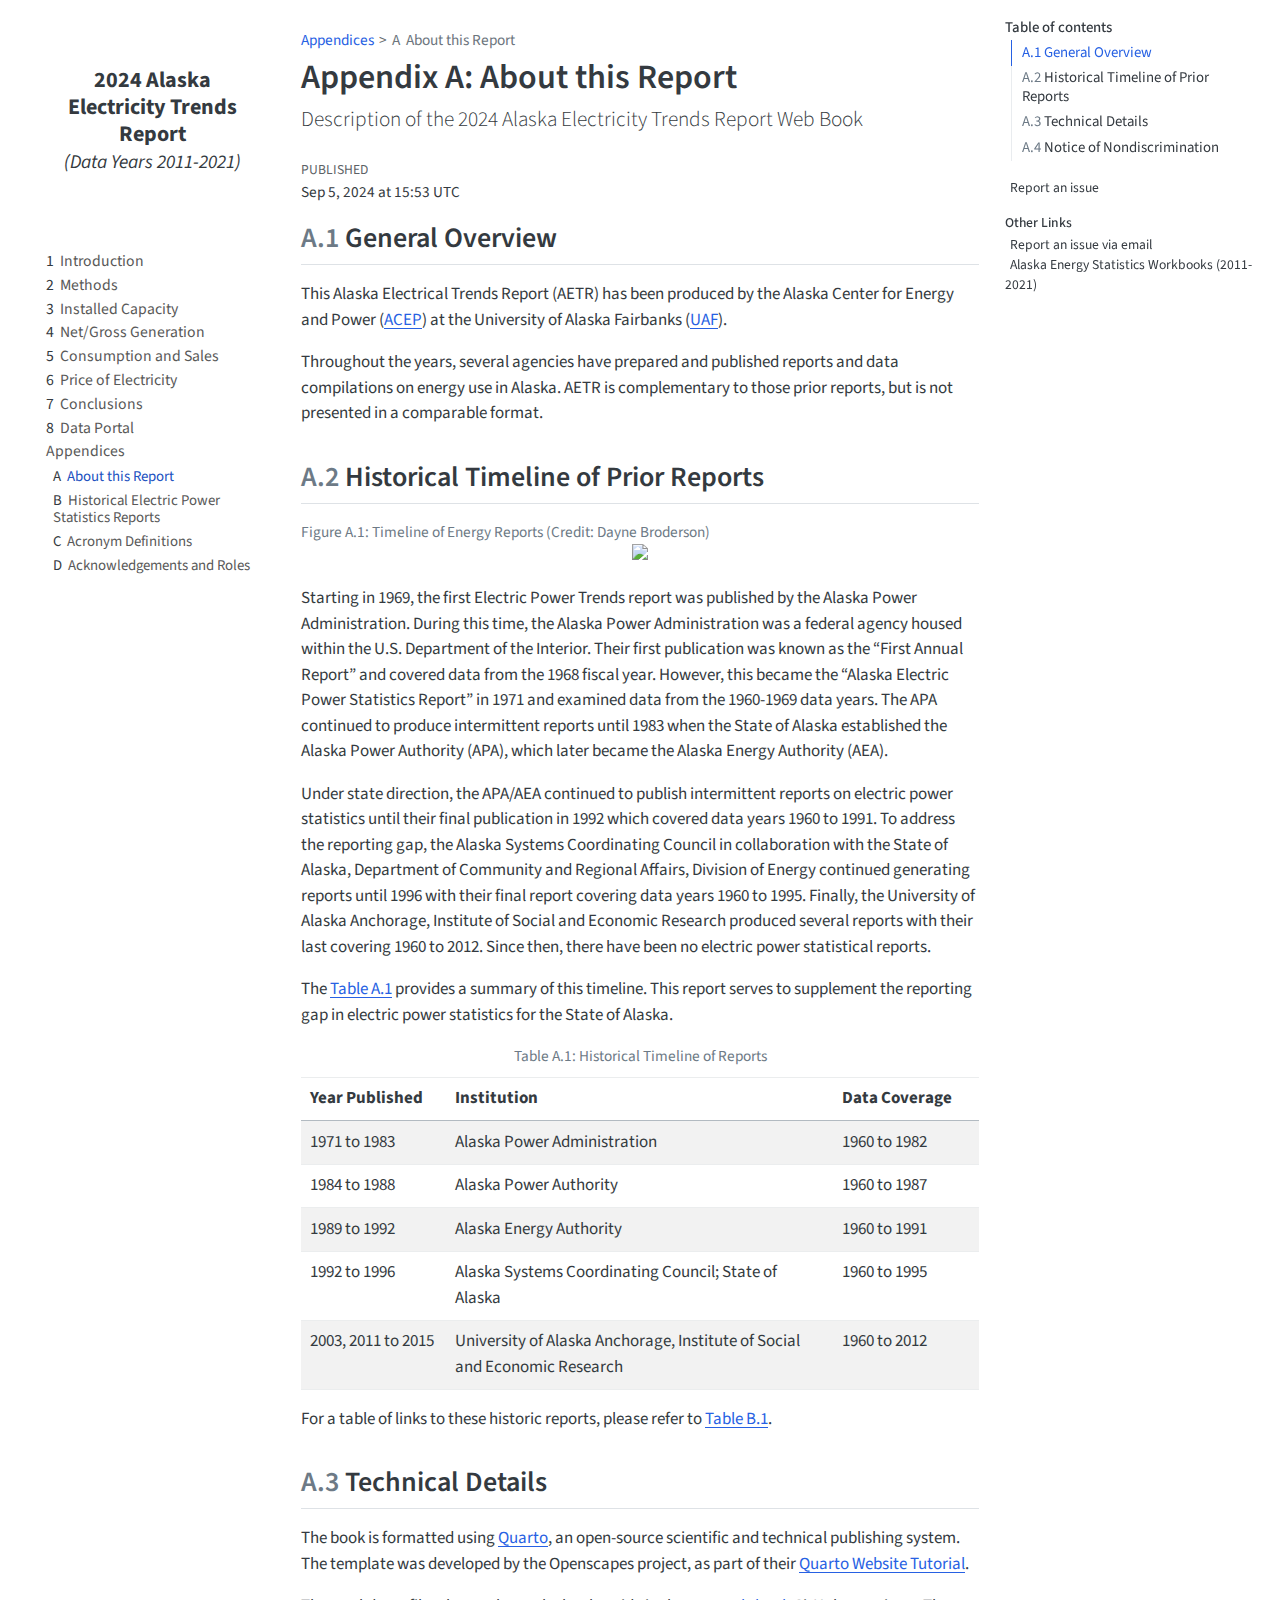
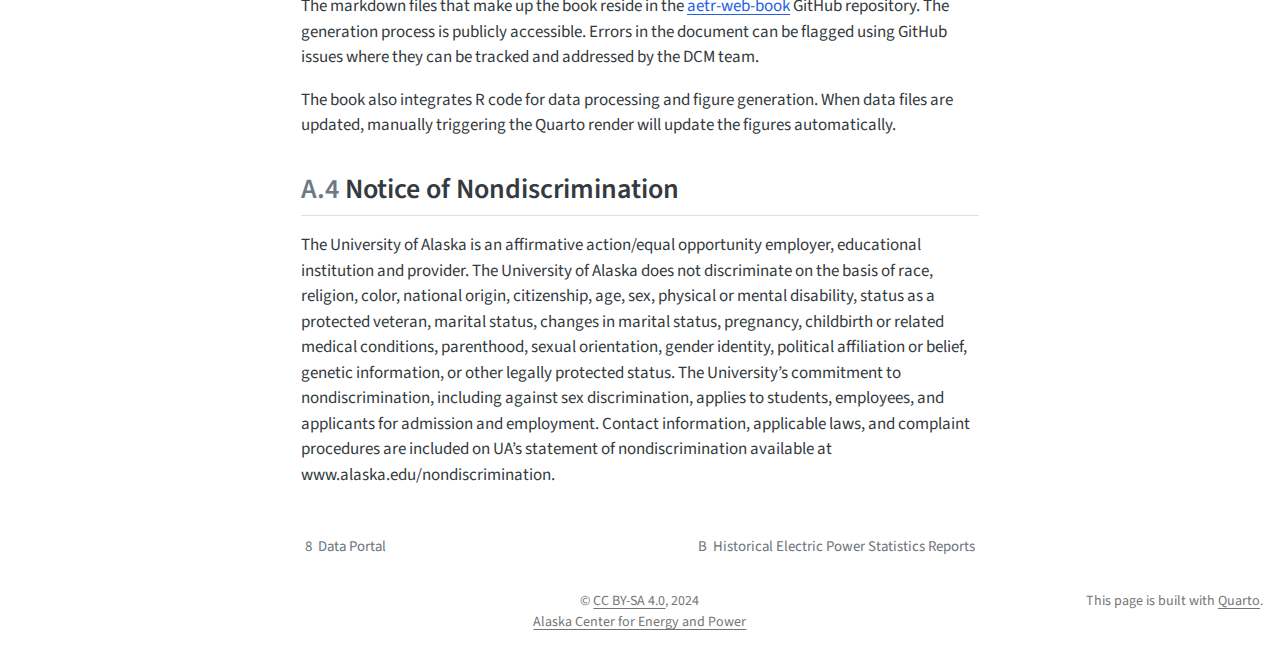
==== commit 8177ee87: "Built site for gh-pages" ====
--- a/about.html
+++ b/about.html
@@ -231,7 +231,7 @@
     <div>
     <div class="quarto-title-meta-heading">Published</div>
     <div class="quarto-title-meta-contents">
-      <p class="date">Aug 30, 2024 at 23:26 UTC</p>
+      <p class="date">Sep 5, 2024 at 15:53 UTC</p>
     </div>
   </div>
   
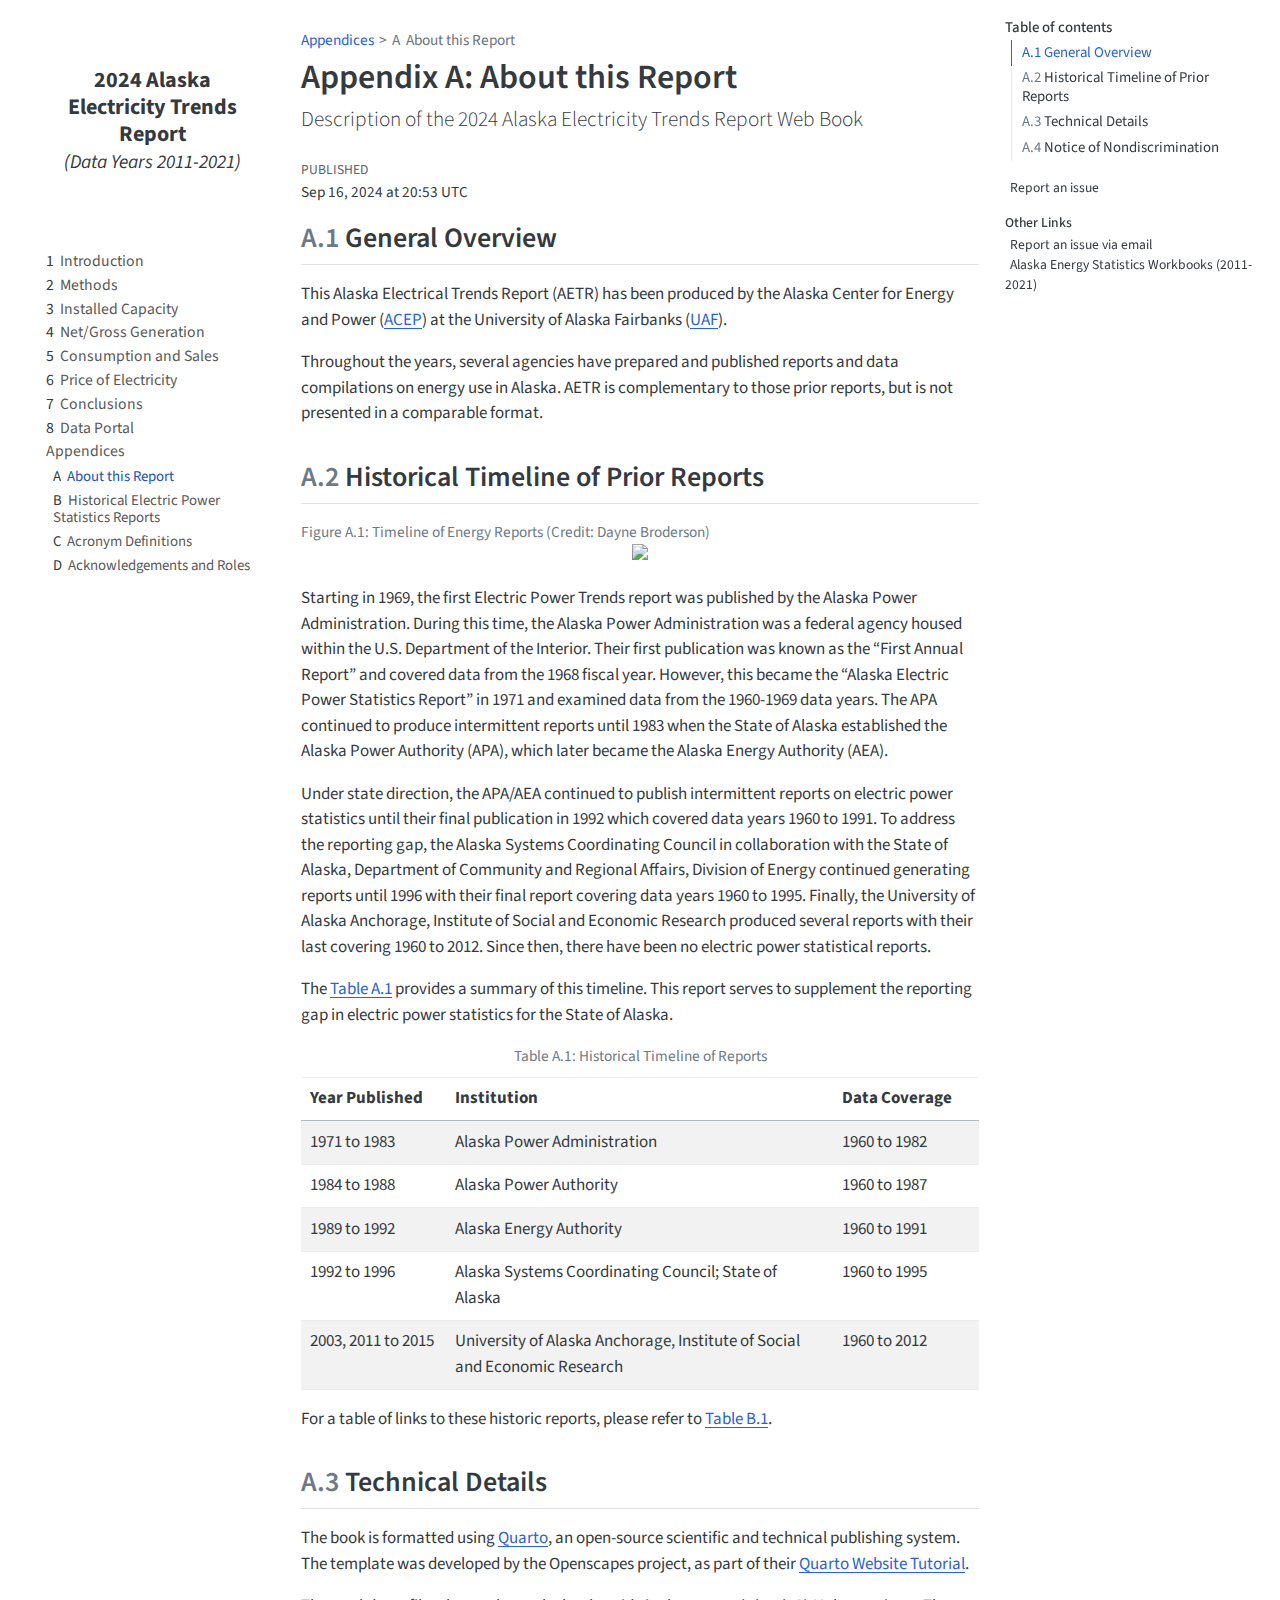
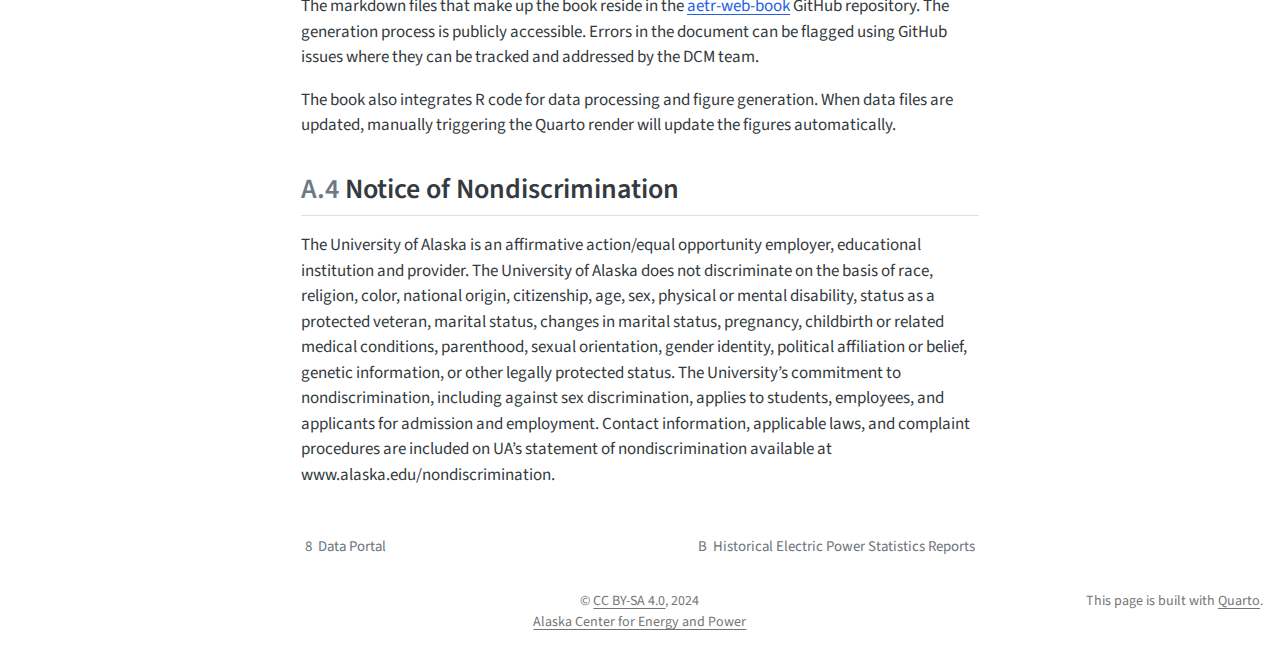
==== commit 56d9f024: "Built site for gh-pages" ====
--- a/about.html
+++ b/about.html
@@ -231,7 +231,7 @@
     <div>
     <div class="quarto-title-meta-heading">Published</div>
     <div class="quarto-title-meta-contents">
-      <p class="date">Sep 5, 2024 at 15:53 UTC</p>
+      <p class="date">Sep 16, 2024 at 20:53 UTC</p>
     </div>
   </div>
   
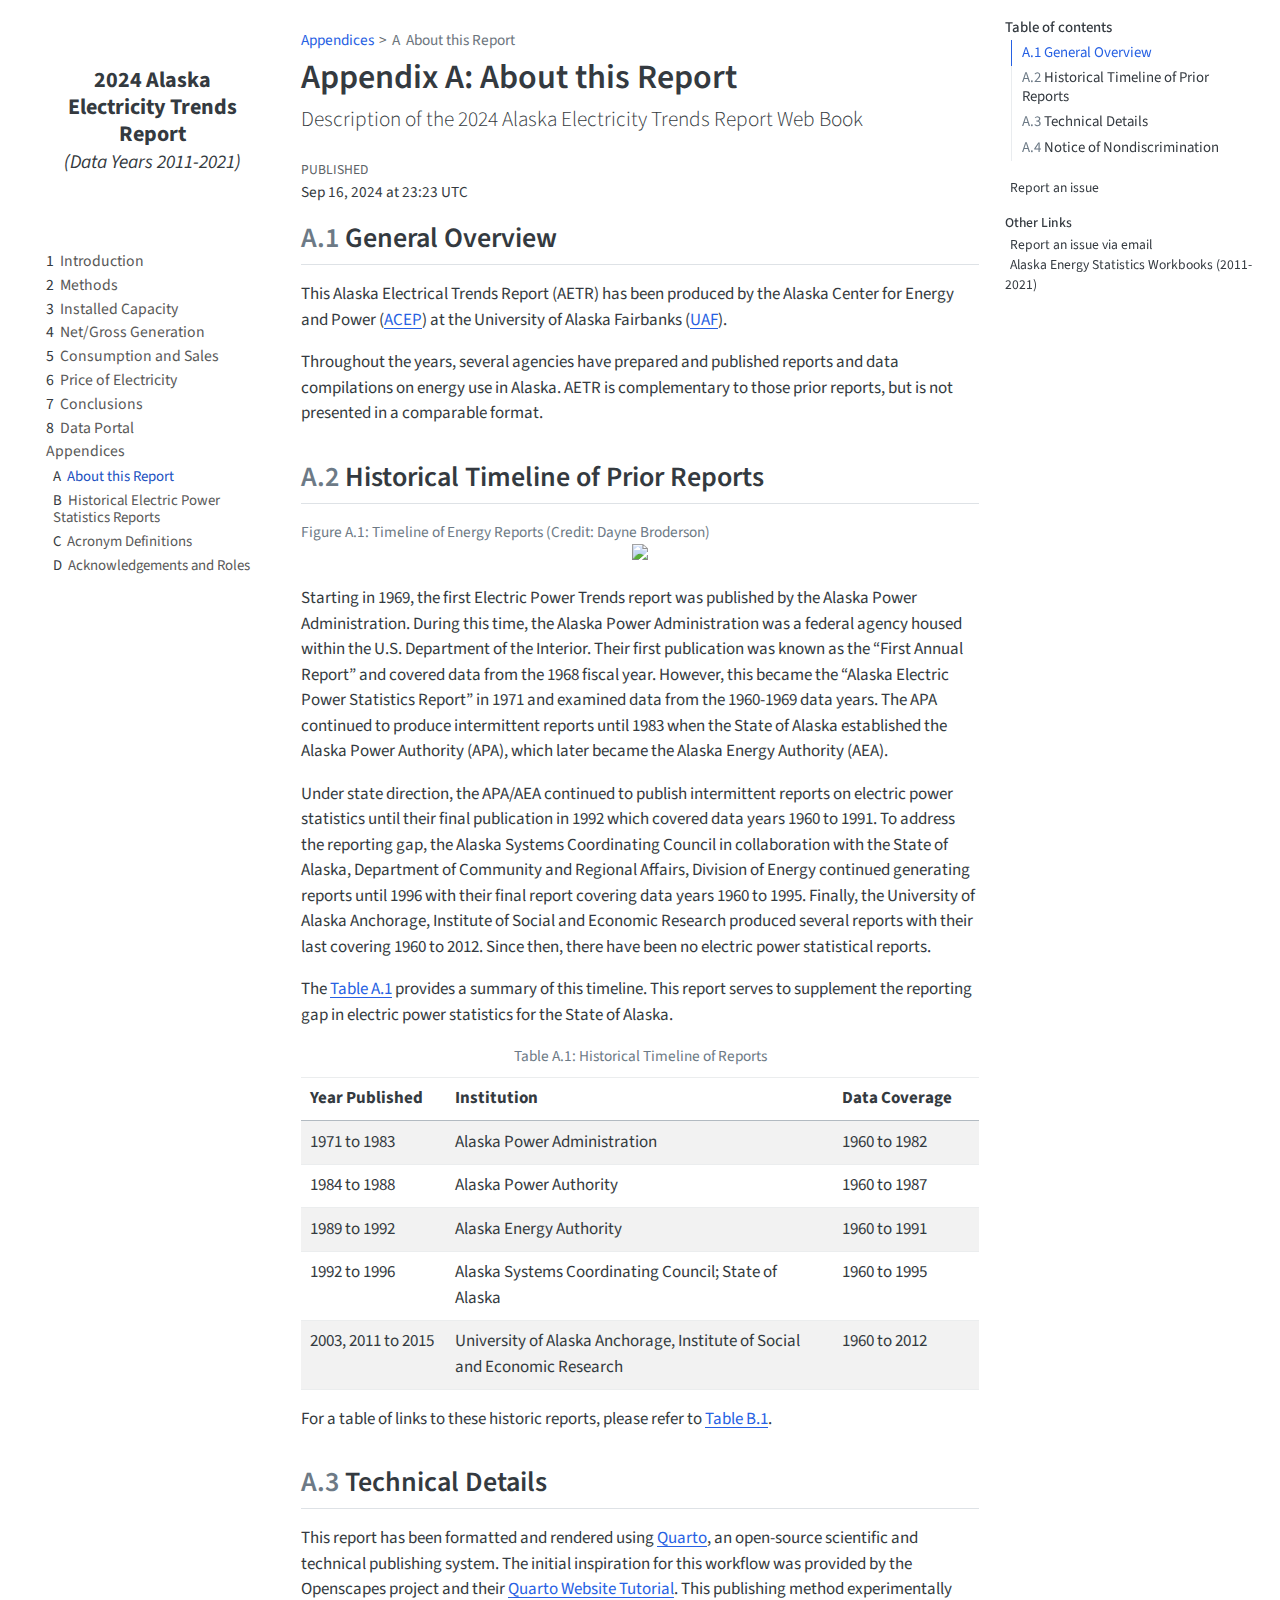
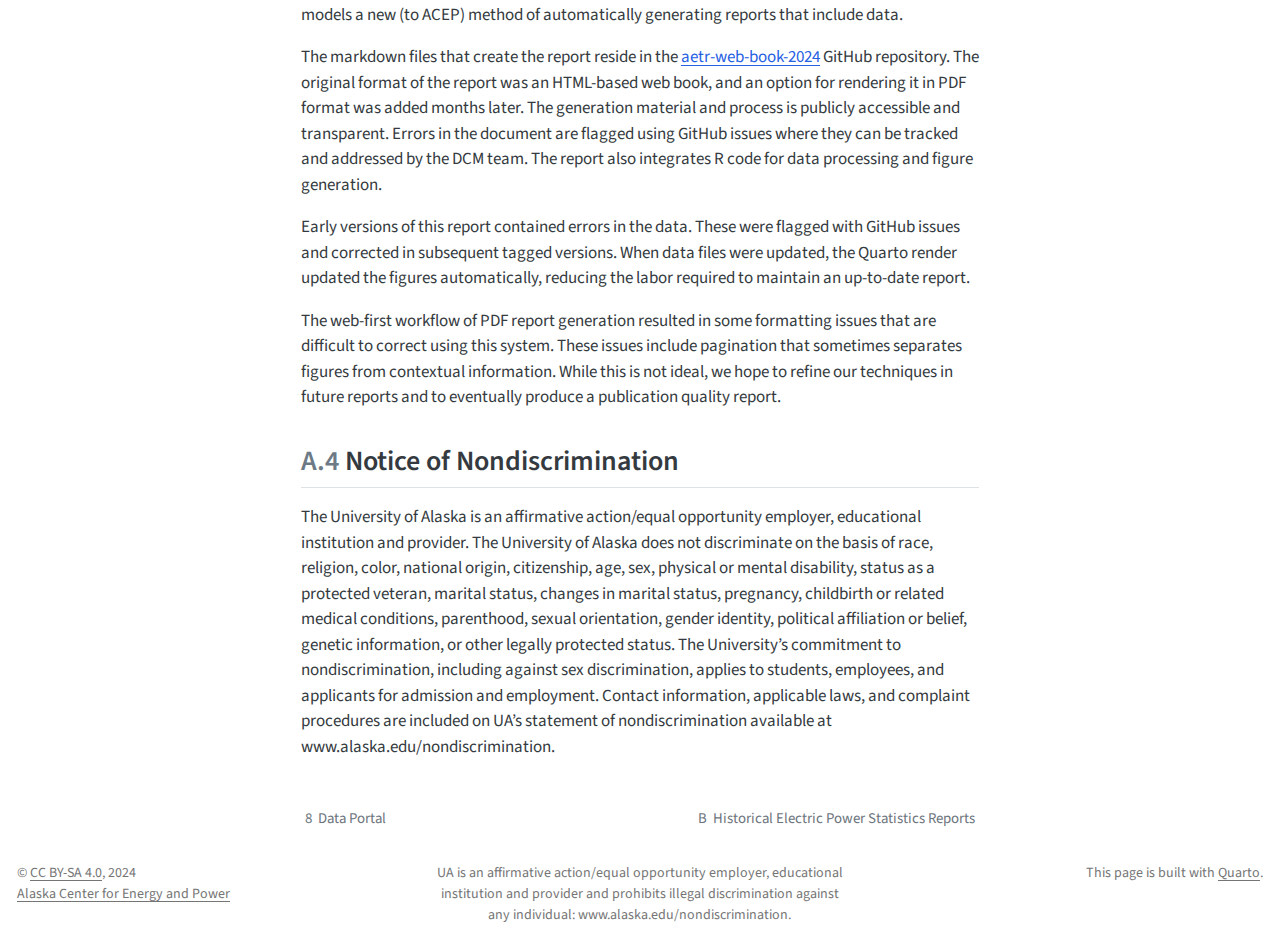
==== commit 39894c1a: "Built site for gh-pages" ====
--- a/about.html
+++ b/about.html
@@ -231,7 +231,7 @@
     <div>
     <div class="quarto-title-meta-heading">Published</div>
     <div class="quarto-title-meta-contents">
-      <p class="date">Sep 16, 2024 at 20:53 UTC</p>
+      <p class="date">Sep 16, 2024 at 23:23 UTC</p>
     </div>
   </div>
   
@@ -317,9 +317,10 @@
 </section>
 <section id="technical-details" class="level2" data-number="A.3">
 <h2 data-number="A.3" class="anchored" data-anchor-id="technical-details"><span class="header-section-number">A.3</span> Technical Details</h2>
-<p>The book is formatted using <a href="https://quarto.org">Quarto</a>, an open-source scientific and technical publishing system. The template was developed by the Openscapes project, as part of their <a href="https://github.com/Openscapes/quarto-website-tutorial">Quarto Website Tutorial</a>.</p>
-<p>The markdown files that make up the book reside in the <a href="https://github.com/acep-uaf/aetr-web-book">aetr-web-book</a> GitHub repository. The generation process is publicly accessible. Errors in the document can be flagged using GitHub issues where they can be tracked and addressed by the DCM team.</p>
-<p>The book also integrates R code for data processing and figure generation. When data files are updated, manually triggering the Quarto render will update the figures automatically.</p>
+<p>This report has been formatted and rendered using <a href="https://quarto.org">Quarto</a>, an open-source scientific and technical publishing system. The initial inspiration for this workflow was provided by the Openscapes project and their <a href="https://github.com/Openscapes/quarto-website-tutorial">Quarto Website Tutorial</a>. This publishing method experimentally models a new (to ACEP) method of automatically generating reports that include data.</p>
+<p>The markdown files that create the report reside in the <a href="https://github.com/acep-uaf/aetr-web-book-2024">aetr-web-book-2024</a> GitHub repository. The original format of the report was an HTML-based web book, and an option for rendering it in PDF format was added months later. The generation material and process is publicly accessible and transparent. Errors in the document are flagged using GitHub issues where they can be tracked and addressed by the DCM team. The report also integrates R code for data processing and figure generation.</p>
+<p>Early versions of this report contained errors in the data. These were flagged with GitHub issues and corrected in subsequent tagged versions. When data files were updated, the Quarto render updated the figures automatically, reducing the labor required to maintain an up-to-date report.</p>
+<p>The web-first workflow of PDF report generation resulted in some formatting issues that are difficult to correct using this system. These issues include pagination that sometimes separates figures from contextual information. While this is not ideal, we hope to refine our techniques in future reports and to eventually produce a publication quality report.</p>
 </section>
 <section id="notice-of-nondiscrimination" class="level2" data-number="A.4">
 <h2 data-number="A.4" class="anchored" data-anchor-id="notice-of-nondiscrimination"><span class="header-section-number">A.4</span> Notice of Nondiscrimination</h2>
@@ -765,10 +766,10 @@
 <footer class="footer">
   <div class="nav-footer">
     <div class="nav-footer-left">
-      &nbsp;
-    </div>   
+<p>© <a href="https://github.com/acep-uaf/aetr-web-book-2024/blob/main/LICENSE.md">CC BY-SA 4.0</a>, 2024<br> <a href="https://www.uaf.edu/acep/">Alaska Center for Energy and Power</a></p>
+</div>   
     <div class="nav-footer-center">
-<p>© <a href="https://github.com/acep-uaf/aetr-web-book-2024/blob/main/LICENSE.md">CC BY-SA 4.0</a>, 2024<br> <a href="https://www.uaf.edu/acep/">Alaska Center for Energy and Power</a></p>
+<p>UA is an affirmative action/equal opportunity employer, educational institution and provider and prohibits illegal discrimination against any individual: www.alaska.edu/nondiscrimination.</p>
 <div class="toc-actions d-sm-block d-md-none"><ul><li><a href="https://github.com/acep-uaf/aetr-web-book-2024/issues/new" class="toc-action"><i class="bi bi-github"></i>Report an issue</a></li></ul></div></div>
     <div class="nav-footer-right">
 <p>This page is built with <a href="https://quarto.org/">Quarto</a>.</p>
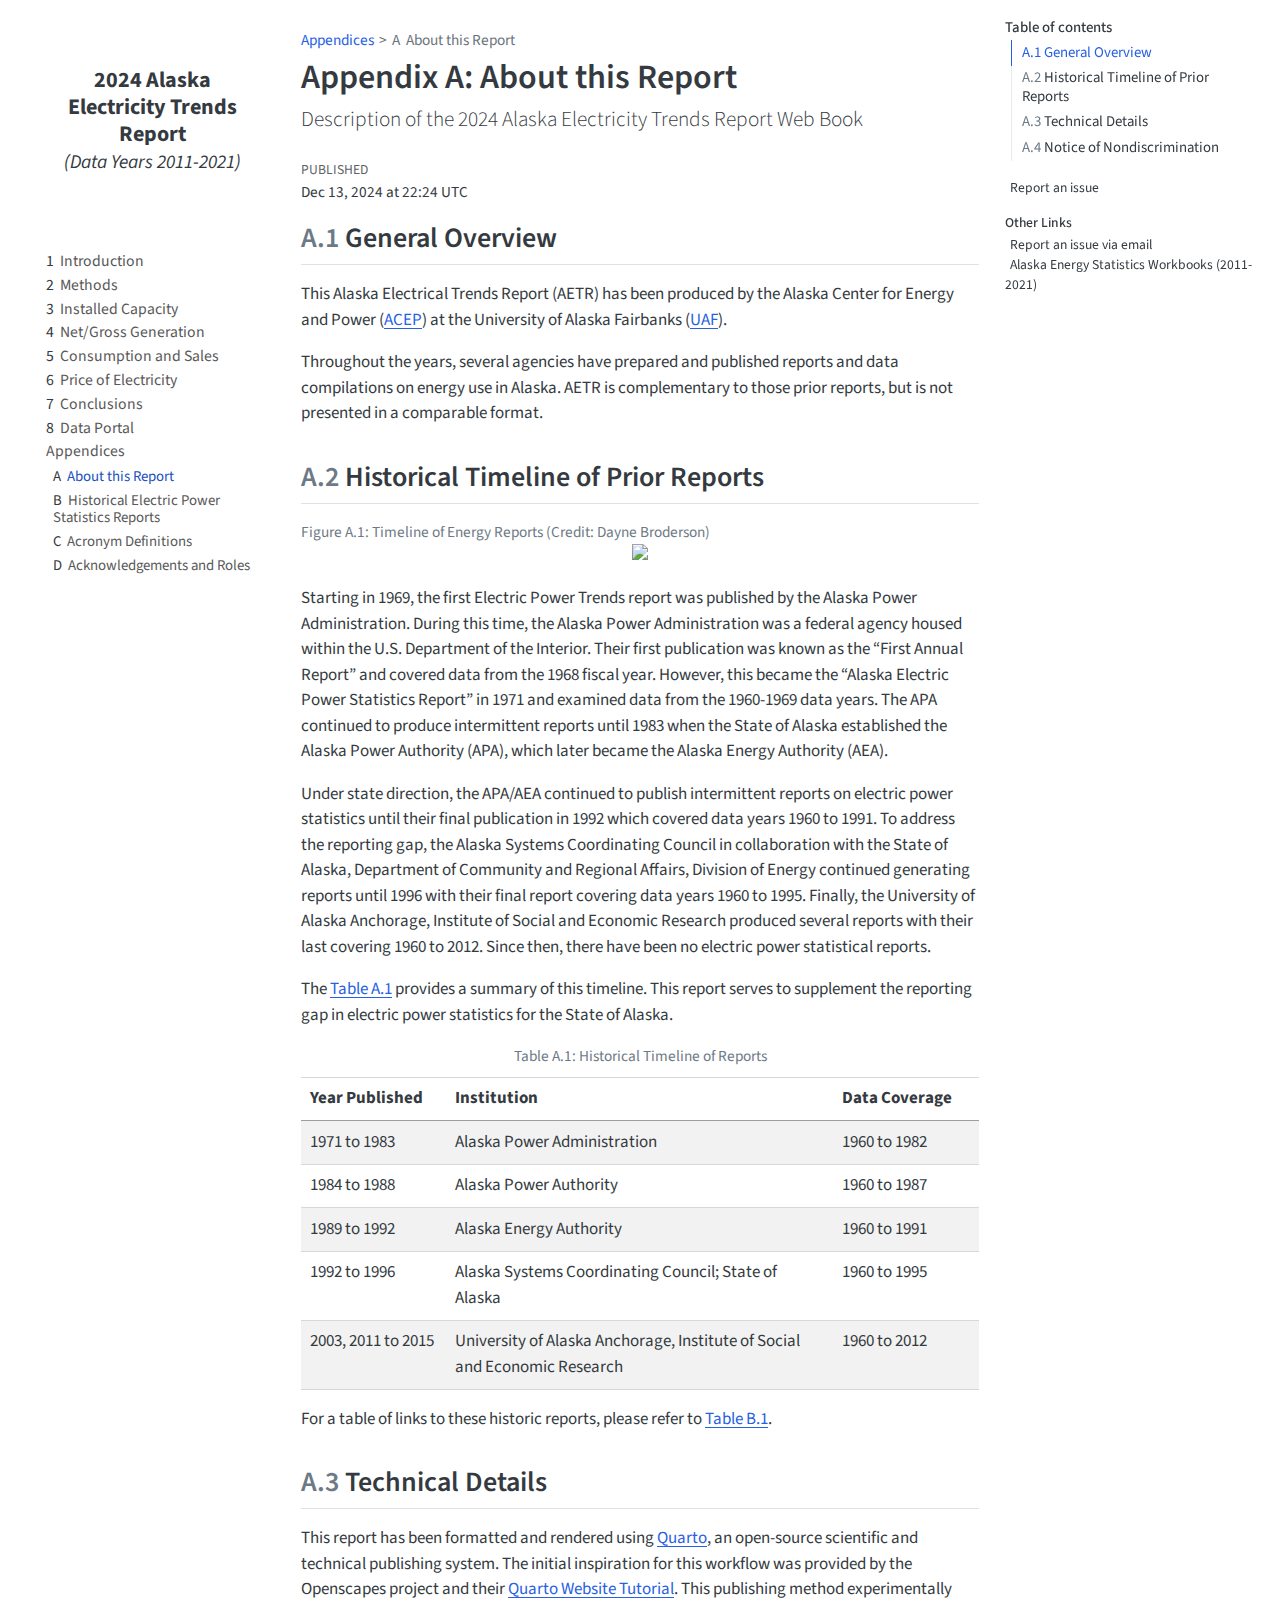
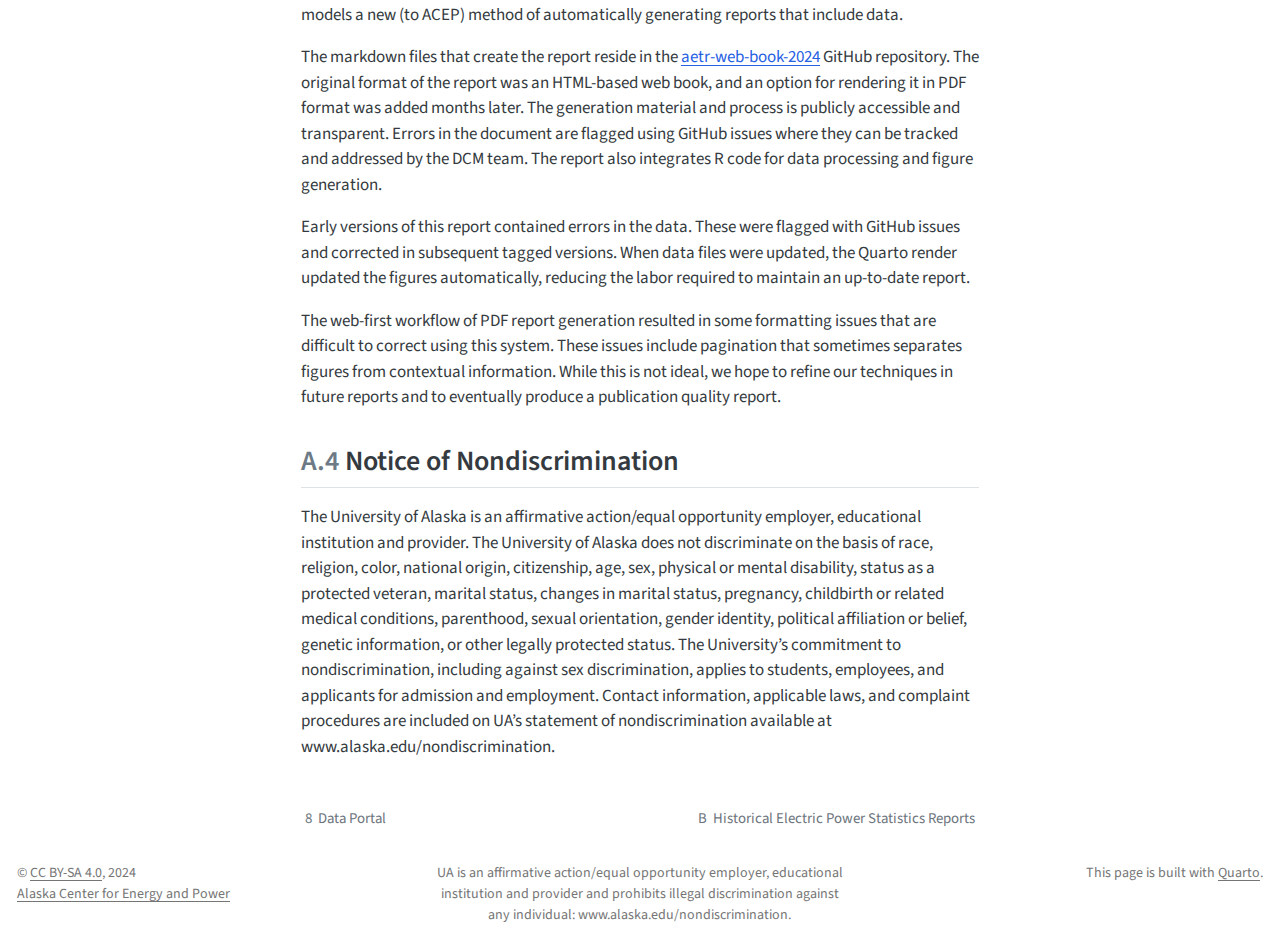
==== commit 13533d8f: "Built site for gh-pages" ====
--- a/about.html
+++ b/about.html
@@ -2,7 +2,7 @@
 <html xmlns="http://www.w3.org/1999/xhtml" lang="en" xml:lang="en"><head>
 
 <meta charset="utf-8">
-<meta name="generator" content="quarto-1.5.57">
+<meta name="generator" content="quarto-1.6.39">
 
 <meta name="viewport" content="width=device-width, initial-scale=1.0, user-scalable=yes">
 
@@ -36,10 +36,10 @@
 <script src="site_libs/quarto-html/tippy.umd.min.js"></script>
 <script src="site_libs/quarto-html/anchor.min.js"></script>
 <link href="site_libs/quarto-html/tippy.css" rel="stylesheet">
-<link href="site_libs/quarto-html/quarto-syntax-highlighting.css" rel="stylesheet" id="quarto-text-highlighting-styles">
+<link href="site_libs/quarto-html/quarto-syntax-highlighting-e26003cea8cd680ca0c55a263523d882.css" rel="stylesheet" id="quarto-text-highlighting-styles">
 <script src="site_libs/bootstrap/bootstrap.min.js"></script>
 <link href="site_libs/bootstrap/bootstrap-icons.css" rel="stylesheet">
-<link href="site_libs/bootstrap/bootstrap.min.css" rel="stylesheet" id="quarto-bootstrap" data-mode="light">
+<link href="site_libs/bootstrap/bootstrap-8bee82b8e7aebb660feaa1f48ab703c2.min.css" rel="stylesheet" append-hash="true" id="quarto-bootstrap" data-mode="light">
 <script id="quarto-search-options" type="application/json">{
   "location": "sidebar",
   "copy-button": false,
@@ -231,7 +231,7 @@
     <div>
     <div class="quarto-title-meta-heading">Published</div>
     <div class="quarto-title-meta-contents">
-      <p class="date">Sep 16, 2024 at 23:23 UTC</p>
+      <p class="date">Dec 13, 2024 at 22:24 UTC</p>
     </div>
   </div>
   
@@ -412,8 +412,6 @@
   });
   clipboard.on('success', onCopySuccess);
   if (window.document.getElementById('quarto-embedded-source-code-modal')) {
-    // For code content inside modals, clipBoardJS needs to be initialized with a container option
-    // TODO: Check when it could be a function (https://github.com/zenorocha/clipboard.js/issues/860)
     const clipboardModal = new window.ClipboardJS('.code-copy-button[data-in-quarto-modal]', {
       text: getTextToCopy,
       container: window.document.getElementById('quarto-embedded-source-code-modal')
@@ -524,7 +522,6 @@
       if (window.Quarto?.typesetMath) {
         window.Quarto.typesetMath(note);
       }
-      // TODO in 1.5, we should make sure this works without a callout special case
       if (note.classList.contains("callout")) {
         return note.outerHTML;
       } else {
--- a/site_libs/quarto-html/quarto-syntax-highlighting-e26003cea8cd680ca0c55a263523d882.css
+++ b/site_libs/quarto-html/quarto-syntax-highlighting-e26003cea8cd680ca0c55a263523d882.css
@@ -0,0 +1,205 @@
+/* quarto syntax highlight colors */
+:root {
+  --quarto-hl-ot-color: #003B4F;
+  --quarto-hl-at-color: #657422;
+  --quarto-hl-ss-color: #20794D;
+  --quarto-hl-an-color: #5E5E5E;
+  --quarto-hl-fu-color: #4758AB;
+  --quarto-hl-st-color: #20794D;
+  --quarto-hl-cf-color: #003B4F;
+  --quarto-hl-op-color: #5E5E5E;
+  --quarto-hl-er-color: #AD0000;
+  --quarto-hl-bn-color: #AD0000;
+  --quarto-hl-al-color: #AD0000;
+  --quarto-hl-va-color: #111111;
+  --quarto-hl-bu-color: inherit;
+  --quarto-hl-ex-color: inherit;
+  --quarto-hl-pp-color: #AD0000;
+  --quarto-hl-in-color: #5E5E5E;
+  --quarto-hl-vs-color: #20794D;
+  --quarto-hl-wa-color: #5E5E5E;
+  --quarto-hl-do-color: #5E5E5E;
+  --quarto-hl-im-color: #00769E;
+  --quarto-hl-ch-color: #20794D;
+  --quarto-hl-dt-color: #AD0000;
+  --quarto-hl-fl-color: #AD0000;
+  --quarto-hl-co-color: #5E5E5E;
+  --quarto-hl-cv-color: #5E5E5E;
+  --quarto-hl-cn-color: #8f5902;
+  --quarto-hl-sc-color: #5E5E5E;
+  --quarto-hl-dv-color: #AD0000;
+  --quarto-hl-kw-color: #003B4F;
+}
+
+/* other quarto variables */
+:root {
+  --quarto-font-monospace: SFMono-Regular, Menlo, Monaco, Consolas, "Liberation Mono", "Courier New", monospace;
+}
+
+pre > code.sourceCode > span {
+  color: #003B4F;
+}
+
+code span {
+  color: #003B4F;
+}
+
+code.sourceCode > span {
+  color: #003B4F;
+}
+
+div.sourceCode,
+div.sourceCode pre.sourceCode {
+  color: #003B4F;
+}
+
+code span.ot {
+  color: #003B4F;
+  font-style: inherit;
+}
+
+code span.at {
+  color: #657422;
+  font-style: inherit;
+}
+
+code span.ss {
+  color: #20794D;
+  font-style: inherit;
+}
+
+code span.an {
+  color: #5E5E5E;
+  font-style: inherit;
+}
+
+code span.fu {
+  color: #4758AB;
+  font-style: inherit;
+}
+
+code span.st {
+  color: #20794D;
+  font-style: inherit;
+}
+
+code span.cf {
+  color: #003B4F;
+  font-weight: bold;
+  font-style: inherit;
+}
+
+code span.op {
+  color: #5E5E5E;
+  font-style: inherit;
+}
+
+code span.er {
+  color: #AD0000;
+  font-style: inherit;
+}
+
+code span.bn {
+  color: #AD0000;
+  font-style: inherit;
+}
+
+code span.al {
+  color: #AD0000;
+  font-style: inherit;
+}
+
+code span.va {
+  color: #111111;
+  font-style: inherit;
+}
+
+code span.bu {
+  font-style: inherit;
+}
+
+code span.ex {
+  font-style: inherit;
+}
+
+code span.pp {
+  color: #AD0000;
+  font-style: inherit;
+}
+
+code span.in {
+  color: #5E5E5E;
+  font-style: inherit;
+}
+
+code span.vs {
+  color: #20794D;
+  font-style: inherit;
+}
+
+code span.wa {
+  color: #5E5E5E;
+  font-style: italic;
+}
+
+code span.do {
+  color: #5E5E5E;
+  font-style: italic;
+}
+
+code span.im {
+  color: #00769E;
+  font-style: inherit;
+}
+
+code span.ch {
+  color: #20794D;
+  font-style: inherit;
+}
+
+code span.dt {
+  color: #AD0000;
+  font-style: inherit;
+}
+
+code span.fl {
+  color: #AD0000;
+  font-style: inherit;
+}
+
+code span.co {
+  color: #5E5E5E;
+  font-style: inherit;
+}
+
+code span.cv {
+  color: #5E5E5E;
+  font-style: italic;
+}
+
+code span.cn {
+  color: #8f5902;
+  font-style: inherit;
+}
+
+code span.sc {
+  color: #5E5E5E;
+  font-style: inherit;
+}
+
+code span.dv {
+  color: #AD0000;
+  font-style: inherit;
+}
+
+code span.kw {
+  color: #003B4F;
+  font-weight: bold;
+  font-style: inherit;
+}
+
+.prevent-inlining {
+  content: "</";
+}
+
+/*# sourceMappingURL=e90e9ab646ea9b1aaa61e089606e0f97.css.map */
